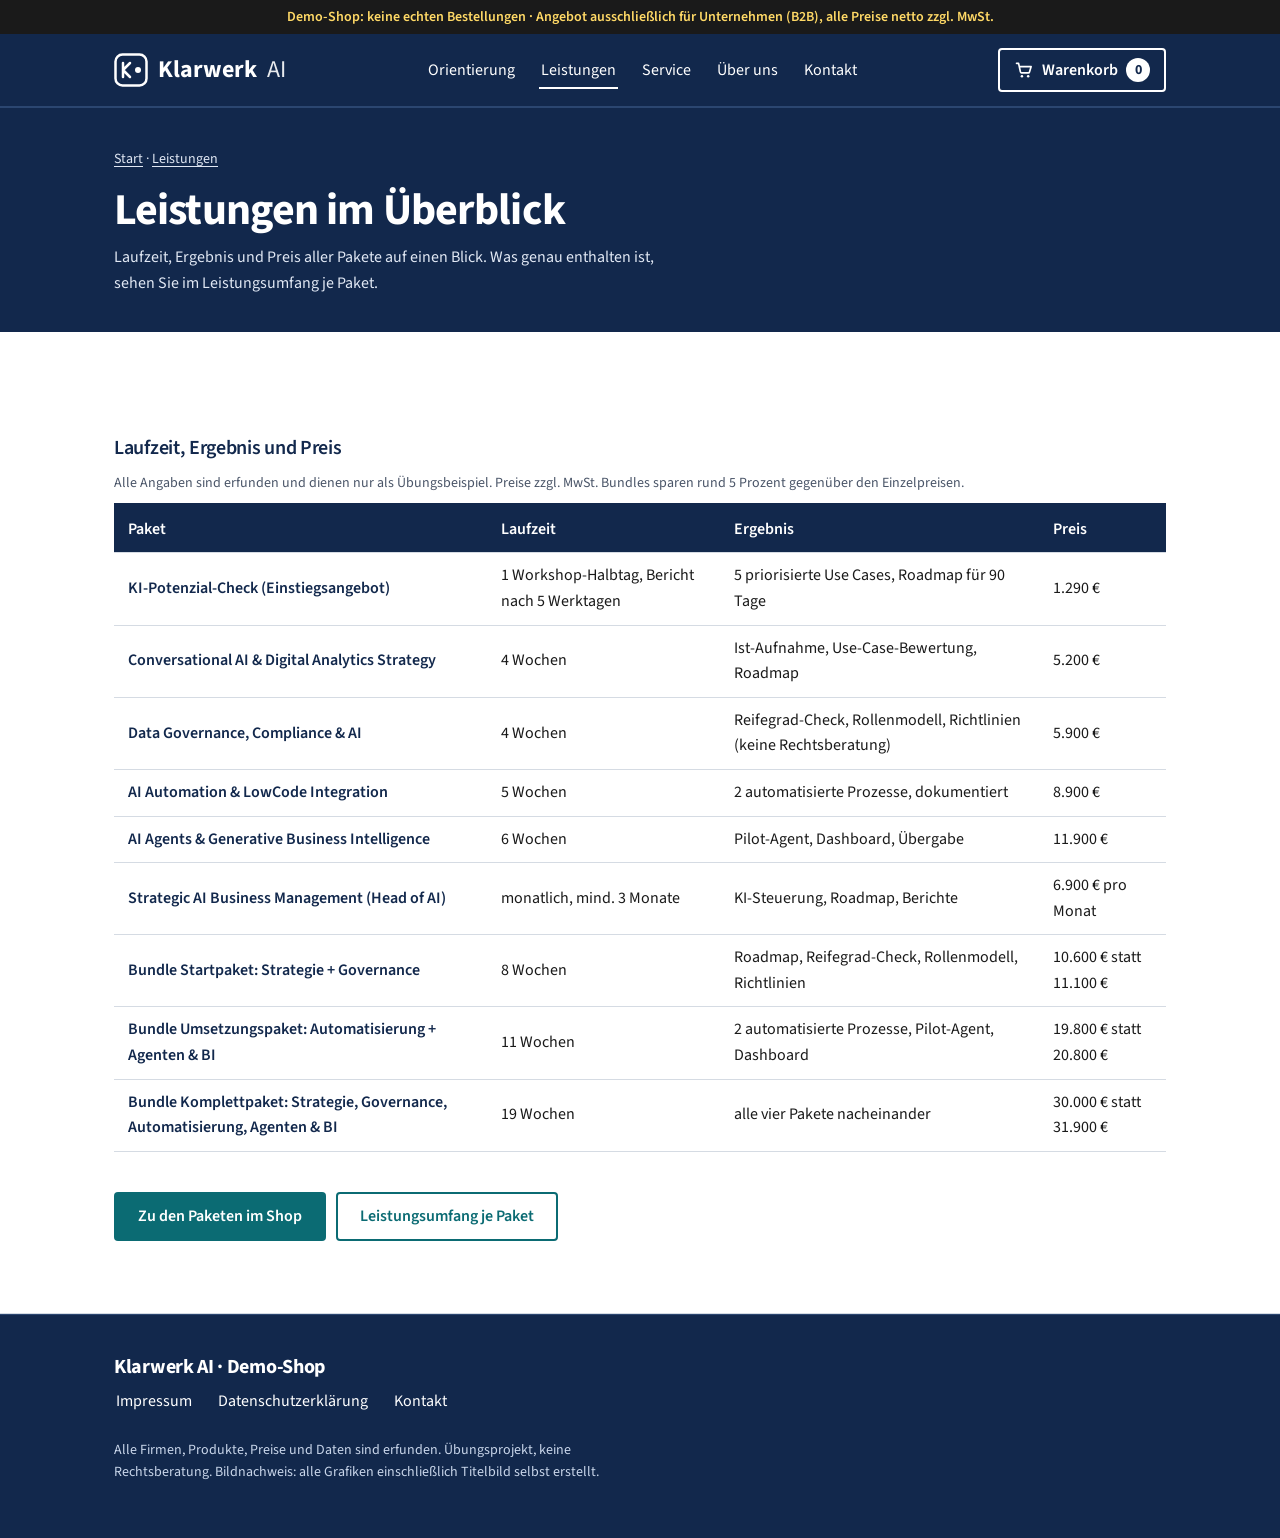
==== website/leistungen/index.html @ 89ccf391 "Klarwerk AI Demo-Shop Co-Authored-By: Claude Opus 5.5 <noreply@anthropic.com>" ====
<!DOCTYPE html>
<html lang="de">
<head>
  <meta charset="utf-8">
  <meta name="viewport" content="width=device-width, initial-scale=1">
  <title>Leistungen im Überblick – Klarwerk AI (Demo-Shop)</title>
  <meta name="description" content="Laufzeit, Ergebnis und Preis aller fünf Leistungspakete im Überblick. Alle Inhalte sind erfunden.">
  <link rel="stylesheet" href="../css/klarwerk.css">
  <link rel="icon" href="../images/favicon.svg" type="image/svg+xml">
  <script src="../js/app.js" defer></script>
</head>
<body>
  <a class="skip" href="#inhalt">Zum Inhalt springen</a>
  <div class="demo" role="note"><span class="demo-lang">Demo-Shop: keine echten Bestellungen · Angebot ausschließlich für Unternehmen (B2B), alle Preise netto zzgl. MwSt.</span><span class="demo-kurz">Demo-Shop: keine echten Bestellungen · nur B2B</span></div>
  <header class="kopf">
    <div class="wrap">
      <a class="logo" href="../index.html" aria-label="Klarwerk AI, zur Startseite">
        <svg width="34" height="34" viewBox="0 0 34 34" aria-hidden="true" focusable="false">
          <rect x="1.5" y="1.5" width="31" height="31" rx="7" fill="none" stroke="#fff" stroke-width="2.5"/>
          <path d="M9 24V10m0 7l7-7m-7 7l7 7" fill="none" stroke="#fff" stroke-width="2.5" stroke-linecap="round" stroke-linejoin="round"/>
          <circle cx="24" cy="17" r="3" fill="#fff"/>
        </svg>
        Klarwerk <span>AI</span>
      </a>
      <button class="menue-btn" type="button" aria-expanded="false" aria-controls="hauptnav" hidden>Menü</button>
      <nav id="hauptnav" aria-label="Hauptnavigation">
        <ul>
          <li><a href="../index.html#orientierung">Orientierung</a></li>
          <li><a href="../index.html#produkte" aria-current="page">Leistungen</a></li>
          <li><a href="../service/index.html">Service</a></li>
          <li><a href="../index.html#ueber-uns">Über uns</a></li>
          <li><a href="../index.html#kontakt">Kontakt</a></li>
        </ul>
      </nav>
      <a class="warenkorb" href="../warenkorb.html" id="warenkorb-link"><svg class="korb-icon" width="20" height="20" viewBox="0 0 24 24" aria-hidden="true" focusable="false"><path d="M3 4h2.5l2.2 10.2a1.5 1.5 0 0 0 1.5 1.2h7.9a1.5 1.5 0 0 0 1.5-1.1L20.5 8H6.4" fill="none" stroke="currentColor" stroke-width="2" stroke-linecap="round" stroke-linejoin="round"/><circle cx="9.5" cy="19.5" r="1.5" fill="currentColor"/><circle cx="17" cy="19.5" r="1.5" fill="currentColor"/></svg><span class="korb-text">Warenkorb</span> <span class="korb-zahl" id="anzahl">0</span></a>
    </div>
  </header>
  <main id="inhalt">
    <section class="seitenband" aria-labelledby="seitentitel">
      <div class="wrap">
        <p class="brot"><a href="../index.html">Start</a> · <a href="index.html">Leistungen</a></p>
        <h1 id="seitentitel">Leistungen im Überblick</h1>
        <p class="lead">Laufzeit, Ergebnis und Preis aller Pakete auf einen Blick. Was genau enthalten ist, sehen Sie im Leistungsumfang je Paket.</p>
      </div>
    </section>
    <section class="service">
      <div class="wrap">
        <h2 class="sub">Laufzeit, Ergebnis und Preis</h2>
        <table class="tabelle">
          <caption>Alle Angaben sind erfunden und dienen nur als Übungsbeispiel. Preise zzgl. MwSt. Bundles sparen rund 5 Prozent gegenüber den Einzelpreisen.</caption>
          <thead><tr><th scope="col">Paket</th><th scope="col">Laufzeit</th><th scope="col">Ergebnis</th><th scope="col">Preis</th></tr></thead>
          <tbody>
            <tr><th scope="row">KI-Potenzial-Check (Einstiegsangebot)</th><td>1 Workshop-Halbtag, Bericht nach 5 Werktagen</td><td>5 priorisierte Use Cases, Roadmap für 90 Tage</td><td>1.290 €</td></tr>
            <tr><th scope="row">Conversational AI &amp; Digital Analytics Strategy</th><td>4 Wochen</td><td>Ist-Aufnahme, Use-Case-Bewertung, Roadmap</td><td>5.200 €</td></tr>
            <tr><th scope="row">Data Governance, Compliance &amp; AI</th><td>4 Wochen</td><td>Reifegrad-Check, Rollenmodell, Richtlinien (keine Rechtsberatung)</td><td>5.900 €</td></tr>
            <tr><th scope="row">AI Automation &amp; LowCode Integration</th><td>5 Wochen</td><td>2 automatisierte Prozesse, dokumentiert</td><td>8.900 €</td></tr>
            <tr><th scope="row">AI Agents &amp; Generative Business Intelligence</th><td>6 Wochen</td><td>Pilot-Agent, Dashboard, Übergabe</td><td>11.900 €</td></tr>
            <tr><th scope="row">Strategic AI Business Management (Head of AI)</th><td>monatlich, mind. 3 Monate</td><td>KI-Steuerung, Roadmap, Berichte</td><td>6.900 € pro Monat</td></tr>
            <tr><th scope="row">Bundle Startpaket: Strategie + Governance</th><td>8 Wochen</td><td>Roadmap, Reifegrad-Check, Rollenmodell, Richtlinien</td><td>10.600 € statt 11.100 €</td></tr>
            <tr><th scope="row">Bundle Umsetzungspaket: Automatisierung + Agenten &amp; BI</th><td>11 Wochen</td><td>2 automatisierte Prozesse, Pilot-Agent, Dashboard</td><td>19.800 € statt 20.800 €</td></tr>
            <tr><th scope="row">Bundle Komplettpaket: Strategie, Governance, Automatisierung, Agenten &amp; BI</th><td>19 Wochen</td><td>alle vier Pakete nacheinander</td><td>30.000 € statt 31.900 €</td></tr>
          </tbody>
        </table>
        <p class="weiter"><a class="btn" href="../index.html#produkte">Zu den Paketen im Shop</a><a class="btn btn-zweit" href="paketumfang.html">Leistungsumfang je Paket</a></p>
      </div>
    </section>
  </main>
  <footer>
    <div class="wrap">
      <h2>Klarwerk AI · Demo-Shop</h2>
      <nav aria-label="Rechtliches">
        <ul>
          <li><a href="../index.html#impressum">Impressum</a></li>
          <li><a href="../index.html#datenschutz">Datenschutzerklärung</a></li>
          <li><a href="../index.html#kontakt">Kontakt</a></li>
        </ul>
      </nav>
      <p class="klein">Alle Firmen, Produkte, Preise und Daten sind erfunden. Übungsprojekt, keine Rechtsberatung. Bildnachweis: alle Grafiken einschließlich Titelbild selbst erstellt.</p>
    </div>
  </footer>
</body>
</html>
---- website/css/klarwerk.css ----
/* Schrift lokal eingebunden (Source Sans 3, SIL Open Font License): keine Verbindung zu fremden Servern */
    @font-face {
      font-family: "Source Sans 3";
      src: url("../fonts/SourceSans3.ttf") format("truetype");
      font-weight: 200 900;
      font-style: normal;
      font-display: swap;
    }

    :root {
      --marke: #12284C;      /* Hauptfarbe: Logo, Kopfbereich, Überschriften */
      --aktion: #0B6B73;     /* Akzent: nur Buttons und Links */
      --flaeche: #F4F6F8;    /* Hintergrund */
      --weiss: #FFFFFF;
      --text: #1A1A1A;       /* Fließtext */
      --text-leise: #4A5568; /* Hinweise */
      --linie: #D5DBE3;
      --hinweis: #FFD966;    /* nur Demo-Leiste */
      --teal: #6FC2C9;       /* große Ziffern und Balken auf dunklem Grund */
      --radius: 10px;
    }

    * { box-sizing: border-box; }
    html { scroll-behavior: smooth; }
    body {
      margin: 0;
      font-family: "Source Sans 3", "Segoe UI", Arial, sans-serif;
      font-size: 16px;
      line-height: 1.6;
      color: var(--text);
      background: var(--flaeche);
    }

    h1, h2, h3 { color: var(--marke); line-height: 1.2; margin: 0 0 .5em; }
    h1 { font-size: 40px; font-weight: 700; }
    h2 { font-size: 32px; font-weight: 700; }
    h3 { font-size: 24px; font-weight: 600; }
    p  { margin: 0 0 1em; max-width: 70ch; }
    .klein { font-size: 14px; color: var(--text-leise); }

    a { color: var(--aktion); text-underline-offset: 3px; }
    a:hover { text-decoration-thickness: 2px; }
    :focus-visible { outline: 3px solid var(--marke); outline-offset: 3px; }

    .skip {
      position: absolute; left: 8px; top: -60px;
      background: var(--weiss); color: var(--marke);
      padding: 8px 14px; border-radius: 6px; z-index: 10; font-weight: 600;
    }
    .skip:focus { top: 8px; }

    .wrap { max-width: 1100px; margin: 0 auto; padding: 0 24px; }
    section { padding: 64px 0; }

    /* 0 · Demo-Hinweis */
    .demo {
      background: var(--text); color: var(--hinweis);
      text-align: center; font-size: 14px; font-weight: 600; padding: 6px 12px;
    }

    /* 1 · Kopfbereich */
    header.kopf { background: var(--marke); color: var(--weiss); }
    .kopf .wrap {
      display: flex; align-items: center; justify-content: space-between;
      gap: 24px; flex-wrap: wrap; padding-top: 14px; padding-bottom: 14px;
    }
    .logo {
      display: flex; align-items: center; gap: 10px;
      color: var(--weiss); text-decoration: none; font-size: 24px; font-weight: 700;
    }
    .logo span { font-weight: 400; opacity: .9; }
    nav ul { list-style: none; display: flex; gap: 22px; margin: 0; padding: 0; flex-wrap: wrap; }
    nav a { color: var(--weiss); text-decoration: none; padding: 6px 2px; border-bottom: 2px solid transparent; }
    nav a:hover { border-bottom-color: var(--weiss); }
    nav a:focus-visible, .logo:focus-visible, .warenkorb:focus-visible { outline-color: var(--weiss); }
    .warenkorb {
      background: transparent; color: var(--weiss); font: inherit; font-weight: 600;
      border: 2px solid var(--weiss); border-radius: 999px; padding: 6px 16px; cursor: pointer;
    }
    .warenkorb:hover { background: var(--weiss); color: var(--marke); }

    /* 2 · Startbereich */
    .start { background: var(--weiss); border-bottom: 1px solid var(--linie); }
    .start .wrap { display: grid; grid-template-columns: 1.2fr 1fr; gap: 48px; align-items: center; }
    .tag {
      display: inline-block; background: #E4ECF7; color: var(--marke);
      font-size: 14px; font-weight: 600; padding: 4px 12px; border-radius: 999px; margin-bottom: 16px;
    }
    .start h1 { font-size: 48px; }
    .start p.lead { font-size: 18px; }
    .btn {
      display: inline-block; background: var(--aktion); color: var(--weiss);
      font: inherit; font-weight: 600; text-decoration: none;
      border: 0; border-radius: 8px; padding: 12px 24px; cursor: pointer;
    }
    .btn:hover { background: #09585F; }
    .btn:focus-visible { outline-color: var(--marke); }
    .start svg { width: 100%; height: auto; border-radius: 16px; display: block; }

    /* 2 · Orientierung */
    .orient { background: #E4ECF7; border-bottom: 1px solid var(--linie); }
    .orient-liste { list-style: none; margin: 24px 0 0; padding: 0; display: grid; grid-template-columns: 1fr 1fr; gap: 24px; }
    .orient-liste li { background: var(--weiss); border: 1px solid var(--linie); border-radius: var(--radius); padding: 24px; display: flex; flex-direction: column; align-items: flex-start; }
    .orient-liste h3 { margin: 0 0 8px; }
    .orient-liste p { margin: 0 0 16px; flex-grow: 1; }
    .orient-liste .schritt-tag { flex-grow: 0; font-size: 14px; font-weight: 600; color: var(--text-leise); margin-bottom: 6px; }
    .kontakt { padding: 0 0 64px; }
    .sr-nur { position: absolute; width: 1px; height: 1px; overflow: hidden; clip: rect(0 0 0 0); white-space: nowrap; }

    /* 3 · Produktbereich */
    .produkte .intro { margin-bottom: 32px; }
    .raster { display: grid; grid-template-columns: repeat(6, 1fr); gap: 24px; list-style: none; margin: 0; padding: 0; }
    .karte {
      background: var(--weiss); border: 1px solid var(--linie); border-radius: var(--radius);
      padding: 20px; display: flex; flex-direction: column;
    }
    .karte { grid-column: span 2; }
    .karte:nth-child(4) { grid-column: 2 / span 2; }
    .karte:nth-child(5) { grid-column: 4 / span 2; }
    .bild { display: block; width: 100%; height: auto; aspect-ratio: 16 / 9; object-fit: cover; border-radius: 8px; margin-bottom: 16px; }
    .kat { font-size: 14px; font-weight: 600; color: var(--text-leise); margin: 0 0 4px; }
    .karte h3 { font-size: 20px; margin-bottom: 6px; }
    .karte .info { color: var(--text); flex-grow: 1; margin-bottom: 14px; }
    .preis { font-size: 16px; font-weight: 600; color: var(--text); margin: 0; line-height: 1.2; }
    .proz { font-size: 16px; font-weight: 600; }
    .preis-hinweis { font-size: 14px; color: var(--text-leise); margin: 0 0 14px; }
    .karte .btn { width: 100%; text-align: center; }
    .meldung {
      margin-top: 24px; padding: 12px 16px; border-left: 4px solid var(--aktion);
      background: var(--weiss); border-radius: 4px; min-height: 48px;
    }

    /* 4 · Service */
    .service { background: var(--weiss); border-top: 1px solid var(--linie); border-bottom: 1px solid var(--linie); }
    .service h3.detail { font-size: 24px; margin: 0 0 8px; }
    .service h4 { font-size: 20px; font-weight: 600; color: var(--marke); line-height: 1.2; margin: 40px 0 12px; }

    .versprechen, .optionen { list-style: none; margin: 0; padding: 0; display: grid; grid-template-columns: repeat(4, 1fr); gap: 16px; }
    .versprechen li, .optionen li { background: var(--flaeche); border: 1px solid var(--linie); border-top: 4px solid var(--akzent-petrol, #0B6B73); border-radius: var(--radius); padding: 16px; }
    .versprechen strong, .optionen strong { display: block; color: var(--marke); font-size: 18px; margin-bottom: 4px; }
    .versprechen p, .optionen p { margin: 0; font-size: 16px; }
    .optionen { grid-template-columns: repeat(3, 1fr); }
    .optionen .opt-preis { margin-top: 8px; font-size: 14px; color: var(--text-leise); }
    .mitwirkung { max-width: 70ch; padding-left: 20px; margin: 0; }
    .mitwirkung li { margin-bottom: 6px; }
    .support-tabelle { max-width: 100%; }
    .support-tabelle + p { margin-top: 16px; }
    @media (max-width: 900px) {
      .service .tabelle { display: block; overflow-x: auto; }
      .versprechen, .optionen { grid-template-columns: 1fr; }
    }
    .schritte { list-style: none; counter-reset: s; margin: 0; padding: 0; display: grid; grid-template-columns: repeat(5, 1fr); gap: 16px; }
    .schritte li { counter-increment: s; background: var(--flaeche); border: 1px solid var(--linie); border-radius: var(--radius); padding: 16px; }
    .schritte li::before {
      content: counter(s); display: flex; align-items: center; justify-content: center;
      width: 32px; height: 32px; border-radius: 50%; background: var(--marke); color: var(--weiss); font-weight: 700; margin-bottom: 10px;
    }
    .schritte strong { display: block; color: var(--marke); font-size: 18px; margin-bottom: 4px; }
    .schritte p { margin: 0 0 6px; font-size: 16px; }
    .schritte .zeit { font-size: 14px; color: var(--text-leise); margin: 0; }
    .tabelle { width: 100%; border-collapse: collapse; background: var(--weiss); }
    .tabelle caption { text-align: left; font-size: 14px; color: var(--text-leise); padding-bottom: 8px; }
    .tabelle th, .tabelle td { text-align: left; padding: 10px 14px; border-bottom: 1px solid var(--linie); }
    .tabelle thead th { background: var(--marke); color: var(--weiss); font-weight: 600; }
    .tabelle tbody th { font-weight: 600; color: var(--marke); }
    details { border: 1px solid var(--linie); border-radius: var(--radius); background: var(--flaeche); margin-bottom: 10px; }
    summary { cursor: pointer; padding: 14px 18px; font-weight: 600; color: var(--marke); list-style: none; display: flex; justify-content: space-between; gap: 12px; }
    summary::-webkit-details-marker { display: none; }
    summary::after { content: "+"; font-size: 22px; line-height: 1; color: var(--aktion); }
    details[open] summary::after { content: "–"; }
    details > div { padding: 0 18px 14px; }
    details ul { margin: 0; padding-left: 20px; max-width: 70ch; }
    details p { margin-bottom: 8px; }
    .testbox { background: #E4ECF7; border: 1px solid var(--linie); border-radius: var(--radius); padding: 24px 28px; display: flex; flex-wrap: wrap; align-items: center; justify-content: space-between; gap: 20px; }
    .testbox h3 { margin: 0 0 4px; }
    .testbox p { margin: 0; }
    .kontaktbox { margin-top: 40px; background: var(--marke); color: var(--weiss); border-radius: var(--radius); padding: 28px 32px; display: flex; flex-wrap: wrap; align-items: center; justify-content: space-between; gap: 20px; }
    .kontaktbox h3 { color: var(--weiss); margin: 0 0 6px; }
    .kontaktbox p { margin: 0; color: #E1E8F4; }
    .kontaktbox .btn { background: var(--weiss); color: var(--marke); }
    .kontaktbox .btn:hover { background: #E4ECF7; }
    .kontaktbox .btn:focus-visible { outline-color: var(--weiss); }
    .btn-zweit { background: var(--weiss); color: var(--aktion); border: 2px solid var(--aktion); padding: 10px 22px; margin-left: 10px; }
    .btn-zweit:hover { background: #E4F1F2; }

    /* Über uns */
    .ueber .wrap { display: grid; grid-template-columns: 1fr 1.3fr; gap: 40px; align-items: start; }
    .team { list-style: none; margin: 0; padding: 0; display: grid; grid-template-columns: repeat(4, 1fr); gap: 14px; }
    .team li { text-align: left; }
    .portrait {
      aspect-ratio: 3 / 4; background: #E4ECF7; border-radius: 8px; margin-bottom: 10px;
      display: flex; flex-direction: column; align-items: center; justify-content: center; gap: 4px; color: var(--marke);
    }
    .portrait svg { width: 56%; height: auto; }
    .portrait small { font-size: 14px; color: var(--text-leise); }
    .team strong { display: block; color: var(--marke); font-size: 16px; line-height: 1.3; }
    .team span { font-size: 14px; color: var(--text-leise); }

    /* 5 · Fußbereich */
    footer { background: var(--marke); color: var(--weiss); padding: 40px 0; }
    footer h2 { color: var(--weiss); font-size: 20px; }
    footer a { color: var(--weiss); }
    footer .platzhalter { display: grid; grid-template-columns: 1fr 1fr; gap: 32px; margin-top: 24px; }
    footer .platzhalter div { background: rgba(255,255,255,.08); border-radius: 8px; padding: 16px 20px; }
    footer .platzhalter h3 { color: var(--weiss); font-size: 18px; }
    footer p { color: #E1E8F4; }
    footer nav ul { margin-bottom: 8px; }

    /* Handy */
    @media (max-width: 860px) {
      h1, .start h1 { font-size: 34px; }
      h2 { font-size: 28px; }
      .start .wrap, footer .platzhalter, .ueber .wrap { grid-template-columns: 1fr; }
      .schritte, .orient-liste { grid-template-columns: 1fr; }
      .btn-zweit { margin-left: 0; margin-top: 10px; }
      .start .btn { margin-right: 10px; }
      .start .btn-zweit { margin-right: 0; }
      .kopf .wrap { gap: 12px 20px; }
      nav ul { gap: 16px; }
      .raster { grid-template-columns: 1fr; }
      .karte, .karte:nth-child(n+4) { grid-column: auto; }
      section { padding: 44px 0; }
    }
    @media (min-width: 561px) and (max-width: 860px) {
      .kopf .wrap .logo { order: 1; }
      .kopf .wrap .warenkorb { order: 2; margin-left: auto; }
      .kopf .wrap nav { order: 3; flex-basis: 100%; }
    }
    @media (min-width: 861px) and (max-width: 1000px) {
      .raster { grid-template-columns: repeat(2, 1fr); }
      .karte, .karte:nth-child(n+4) { grid-column: auto; }
    }
    @media (max-width: 520px) { .team { grid-template-columns: repeat(2, 1fr); } }
    @media (prefers-reduced-motion: reduce) { html { scroll-behavior: auto; } }

    /* Unterseiten */
    .service .sub { font-size: 20px; font-weight: 600; color: var(--marke); line-height: 1.2; margin: 40px 0 12px; }
    .brot { font-size: 14px; margin: 0 0 16px; }
    .seitenkopf h1 { margin-bottom: 8px; }
    .weiter { margin-top: 40px; }
    nav a[aria-current="page"] { border-bottom-color: var(--weiss); }
    .seitenkopf .lead, .service .lead { font-size: 18px; }

    /* ===== Stil C: kontrastreich und kompakt (nur Optik, Inhalte unverändert) ===== */
    :root { --radius: 4px; --dunkel-linie: #2B4670; --hell-auf-dunkel: #E1E8F4; }
    section { padding: 56px 0; }

    /* Überschriften: markant */
    h1 { font-size: 44px; font-weight: 700; letter-spacing: -0.02em; line-height: 1.1; }
    h2 { font-size: 36px; font-weight: 700; letter-spacing: -0.015em; }
    h3 { letter-spacing: -0.005em; }
    .produkte h2::before, .orient h2::before, .ueber h2::before, .service h2:not(.sub)::before {
      content: ""; display: block; width: 56px; height: 4px; background: var(--marke); margin-bottom: 14px;
    }

    /* Kopf: dunkel, mit feiner Linie */
    header.kopf { border-bottom: 1px solid var(--dunkel-linie); }
    .warenkorb { border-radius: var(--radius); }
    .skip { border-radius: var(--radius); }

    /* Start: dunkle Fläche, große Aussage */
    .start { background: var(--marke); border-bottom: 0; padding: 72px 0; }
    .start h1 { color: var(--weiss); font-size: 56px; line-height: 1.05; }
    .start p.lead { color: var(--hell-auf-dunkel); font-size: 20px; }
    .tag { background: rgba(255,255,255,.12); color: var(--weiss); border-radius: var(--radius); }
    .start .btn { background: var(--weiss); color: var(--marke); }
    .start .btn:hover { background: #E4ECF7; }
    .start .btn-zweit { background: transparent; color: var(--weiss); border-color: var(--weiss); }
    .start .btn-zweit:hover { background: var(--weiss); color: var(--marke); }
    .start :focus-visible, .seitenband :focus-visible, .kontaktbox :focus-visible { outline-color: var(--weiss); }
    .start svg { border-radius: var(--radius); border: 1px solid var(--dunkel-linie); }

    /* Seitenband der Unterseiten */
    section.seitenband { background: var(--marke); color: var(--weiss); padding: 40px 0 36px; border-top: 1px solid var(--dunkel-linie); }
    .seitenband h1 { color: var(--weiss); margin-bottom: 10px; }
    .seitenband .brot, .seitenband .brot a { color: var(--hell-auf-dunkel); }
    .seitenband .lead { color: var(--hell-auf-dunkel); margin: 0; }
    .seitenband + .service { border-top: 0; }

    /* Buttons: eckig */
    .btn { border-radius: var(--radius); }
    .btn-zweit { background: var(--weiss); }

    /* Karten und Flächen: Kanten statt Rundungen */
    .orient-liste li, .karte, .schritte li, .versprechen li, .optionen li, .testbox, .kontaktbox, details, .meldung {
      border-radius: var(--radius);
    }
    .orient-liste li, .karte { border-top: 4px solid var(--marke); }
    .bild { border-radius: 2px; }
    .karte h3 { font-size: 21px; }
    .karte .btn { background: var(--marke); }
    .karte .btn:hover { background: #1B3A6B; }
    .raster { gap: 20px; }

    /* Service: Ziffern groß, Linien klar */
    .versprechen li, .optionen li { border-top-color: var(--marke); }
    .schritte li { border-top: 4px solid var(--marke); }
    .schritte li::before {
      width: auto; height: auto; border-radius: 0; background: none;
      justify-content: flex-start; font-size: 40px; line-height: 1; color: var(--aktion); margin-bottom: 8px;
    }
    .tabelle { border-top: 4px solid var(--marke); }
    .tabelle thead th { background: var(--marke); }
    details { background: var(--weiss); border-left: 4px solid var(--marke); }
    .service .sub { margin-top: 48px; }

    /* Teamfotos */
    .portrait { border-radius: 2px; }

    /* Kontaktbox und Fuß */
    .kontaktbox { padding: 32px 36px; }
    .kontaktbox h3 { font-size: 28px; }
    footer .platzhalter div { border-radius: var(--radius); }
    footer { border-top: 1px solid var(--dunkel-linie); }

    @media (max-width: 860px) {
      h1, .start h1 { font-size: 36px; }
      h2 { font-size: 30px; }
      .start { padding: 48px 0; }
      .kontaktbox h3 { font-size: 24px; }
    }

    /* Produktkarten: alle fünf in einer Reihe, gleiche Breite und Höhe (ab 1101 px Breite) */
    @media (min-width: 1101px) {
      .produkte .wrap { max-width: 1360px; }
      .raster { grid-template-columns: repeat(5, minmax(0, 1fr)); gap: 16px; align-items: stretch; }
      .karte, .karte:nth-child(4), .karte:nth-child(5) { grid-column: auto; padding: 16px; }
      .karte h3 { font-size: 19px; min-height: calc(3 * 1.2em); margin-bottom: 8px; }
      .karte .info { font-size: 15px; line-height: 1.5; }
      .karte .bild { margin-bottom: 12px; }
    }

    /* Startbild (Foto) */
    .start img { width: 100%; height: auto; display: block; border-radius: var(--radius); border: 1px solid var(--dunkel-linie); aspect-ratio: 4 / 3; object-fit: cover; }

    /* 7 · Bundles (25.11.2026) */
    .bundles { display: grid; grid-template-columns: repeat(3, minmax(0, 1fr)); gap: 20px; list-style: none; margin: 16px 0 32px; padding: 0; align-items: stretch; }
    .bundles .karte, .bundles .karte:nth-child(n) { grid-column: auto; padding: 20px; }
    .bundles .karte h3 { min-height: 0; }
    .bundles .karte .info { font-size: 16px; }
    @media (max-width: 900px) { .bundles { grid-template-columns: 1fr; } }

    /* ===== 8 · Handy-Menü (Schaltfläche „Menü“) =====
       Nur bis 860 px (vorhandener Umbruch der Navigation) und nur mit JavaScript.
       Ohne JavaScript bleibt die Schaltfläche versteckt (hidden) und die Navigation sichtbar.
       Im HTML steht die Schaltfläche direkt vor der Navigation, damit Tab nach dem Öffnen in die Menü-Links führt.
       Die sichtbare Reihenfolge (Logo, Warenkorb, Menü, Navigation) regelt order. */
    .menue-btn {
      background: transparent; color: var(--weiss); font: inherit; font-weight: 600;
      border: 2px solid var(--weiss); border-radius: var(--radius);
      min-width: 44px; min-height: 44px; padding: 6px 16px; cursor: pointer;
    }
    .menue-btn:hover, .menue-btn[aria-expanded="true"] { background: var(--weiss); color: var(--marke); }
    .menue-btn:focus-visible { outline-color: var(--weiss); }
    .menue-btn[hidden] { display: none; }
    @media (min-width: 861px) {
      .menue-btn { display: none; }
    }
    @media (max-width: 860px) {
      .kopf.menue-js .wrap .logo { order: 1; }
      .kopf.menue-js .wrap .warenkorb { order: 2; margin-left: auto; }
      .kopf.menue-js .wrap .menue-btn { order: 3; margin-left: auto; }
      .kopf.menue-js .wrap:has(.warenkorb) .menue-btn { margin-left: 0; }
      .kopf.menue-js .wrap nav { order: 4; flex-basis: 100%; display: none; }
      .kopf.menue-js.offen .wrap nav { display: block; }
      .kopf.menue-js nav ul { flex-direction: column; gap: 0; padding: 4px 0 6px; }
      .kopf.menue-js nav a { display: inline-flex; align-items: center; min-height: 44px; }
    }
    /* ===== 9 · Seite Reifegrad-Test (orientierung/reifegrad-test.html, body.seite-reifegrad) =====
       Ehemals <style> in der Seite. Alle Regeln gelten nur mit .seite-reifegrad davor.
       Zurückgesetzt werden gemeinsame Regeln, die sonst neu wirken würden (section-Abstand, Laufweite, Hover, Fußbereich). */
    .seite-reifegrad * { min-width: 0; }
    .seite-reifegrad h1 { font-size: 40px; }
    .seite-reifegrad h2 { font-size: 24px; letter-spacing: normal; margin-bottom: 4px; }
    .seite-reifegrad h3 { letter-spacing: normal; }
    .seite-reifegrad a:hover { text-decoration-thickness: auto; }

    .seite-reifegrad main { padding: 48px 0 64px; }
    .seite-reifegrad .test { display: grid; grid-template-columns: minmax(0, 1.35fr) minmax(0, 1fr); gap: 48px; align-items: start; }
    .seite-reifegrad .test > section { padding: 0; }
    .seite-reifegrad .dim { border-top: 2px solid var(--marke); padding-top: 16px; margin-top: 32px; }
    .seite-reifegrad .dim > p { color: var(--text-leise); margin: 0 0 8px; }
    .seite-reifegrad .q { padding: 16px 0; border-bottom: 1px solid var(--linie); }
    .seite-reifegrad .q h3 { font-size: 18px; font-weight: 600; margin: 0 0 10px; }
    .seite-reifegrad .opts { display: grid; grid-template-columns: repeat(4, minmax(0, 1fr)); gap: 8px; }
    .seite-reifegrad .opts label { display: flex; align-items: center; min-height: 52px; padding: 8px 12px; border: 1px solid var(--linie); border-radius: 4px; background: var(--weiss); cursor: pointer; font-size: 15px; line-height: 1.3; }
    .seite-reifegrad .opts label:hover { border-color: var(--marke); }
    .seite-reifegrad .opts input { position: absolute; opacity: 0; pointer-events: none; }
    .seite-reifegrad .opts input:checked + label { background: var(--marke); color: var(--weiss); border-color: var(--marke); }
    .seite-reifegrad .opts input:focus-visible + label { outline: 3px solid var(--aktion); outline-offset: 2px; }
    .seite-reifegrad .note { font-size: 14px; color: var(--text-leise); margin-top: 28px; }

    .seite-reifegrad .panel { position: sticky; top: 88px; background: var(--marke); color: var(--weiss); border-radius: 4px; padding: 28px; }
    .seite-reifegrad .gauge { display: grid; grid-template-columns: auto minmax(0, 1fr); gap: 20px; align-items: center; }
    .seite-reifegrad .ring { width: 132px; height: 132px; }
    .seite-reifegrad .num { font-size: 52px; font-weight: 700; line-height: 1; }
    .seite-reifegrad .lvl { font-size: 20px; font-weight: 700; margin-top: 6px; }
    .seite-reifegrad .small { font-size: 14px; opacity: .85; }
    .seite-reifegrad .bars { margin: 24px 0 8px; display: grid; gap: 10px; }
    .seite-reifegrad .bar { display: grid; grid-template-columns: 7em minmax(0, 1fr) 3em; gap: 10px; align-items: center; font-size: 15px; }
    .seite-reifegrad .track { height: 10px; border-radius: 4px; background: rgba(255,255,255,.2); overflow: hidden; }
    .seite-reifegrad .fill { height: 100%; background: var(--teal); width: 0; transition: width .5s ease; }
    .seite-reifegrad .bar b { text-align: right; font-variant-numeric: tabular-nums; }
    .seite-reifegrad .rec { border-top: 1px solid rgba(255,255,255,.4); margin-top: 18px; padding-top: 16px; }
    .seite-reifegrad .rec p { margin: 6px 0 0; }
    .seite-reifegrad .rec a { color: var(--weiss); }
    .seite-reifegrad .btns { display: flex; flex-wrap: wrap; gap: 10px; margin-top: 18px; }
    /* Knöpfe nur im Ergebnisfeld (sonst würden Warenkorb und Menü mit umgestaltet) */
    .seite-reifegrad .panel button, .seite-reifegrad .panel .btn { font: 600 16px "Source Sans 3", Arial, sans-serif; min-height: 44px; padding: 0 18px; border-radius: 4px; border: 2px solid var(--weiss); background: transparent; color: var(--weiss); cursor: pointer; display: inline-flex; align-items: center; text-decoration: none; }
    /* gemeinsames .btn:hover (Petrol) hier aufheben: sonst schlechter Kontrast auf dem weißen Knopf */
    .seite-reifegrad .panel .btn:hover { background: transparent; }
    .seite-reifegrad .panel button.main, .seite-reifegrad .panel .btn.main, .seite-reifegrad .panel .btn.main:hover { background: var(--weiss); color: var(--marke); }
    .seite-reifegrad .panel button:focus-visible, .seite-reifegrad .panel .btn:focus-visible { outline-color: var(--weiss); }
    .seite-reifegrad #arc { transition: stroke-dashoffset .5s ease; }
    .seite-reifegrad #sendmsg { margin: 12px 0 0; }

    .seite-reifegrad footer { padding: 32px 0; border-top: 0; }
    .seite-reifegrad footer p { color: #E1E8F4; margin: 12px 0 0; font-size: 14px; }
    .seite-reifegrad footer nav ul { margin: 0; gap: 22px; } /* gap: sonst greift bis 860 px die gemeinsame Regel nav ul { gap: 16px } */

    @media (max-width: 900px) {
      .seite-reifegrad .test { grid-template-columns: 1fr; gap: 24px; }
      .seite-reifegrad .panel { position: relative; top: 0; order: -1; }
      .seite-reifegrad h1 { font-size: 32px; }
    }
    @media (max-width: 600px) {
      .seite-reifegrad .opts { grid-template-columns: repeat(2, minmax(0, 1fr)); }
      .seite-reifegrad .ring { width: 104px; height: 104px; }
      .seite-reifegrad .bar { grid-template-columns: 6em minmax(0, 1fr) 2.8em; }
    }
    @media (prefers-reduced-motion: reduce) {
      .seite-reifegrad .fill, .seite-reifegrad .ring circle { transition: none !important; }
    }

    /* ===== 10 · Seite Potenzial-Check (orientierung/potenzial-check.html, body.seite-potenzial) =====
       Ehemals <style> in der Seite. Alle Regeln gelten nur mit .seite-potenzial davor.
       Listen- und Label-Regeln sind auf das Angebot (.doc) bzw. diese Seite begrenzt, damit Navigation und andere Seiten unverändert bleiben. */
    .seite-potenzial * { min-width: 0; }
    .seite-potenzial h1 { font-size: 40px; }
    .seite-potenzial h2 { font-size: 28px; letter-spacing: normal; margin-top: 40px; }
    .seite-potenzial h3 { font-size: 18px; font-weight: 600; letter-spacing: normal; margin-top: 24px; }
    .seite-potenzial .doc ul, .seite-potenzial .doc ol { max-width: 70ch; padding-left: 22px; margin: 0 0 1em; }
    .seite-potenzial .doc li, .seite-potenzial footer li { margin-bottom: 4px; }
    .seite-potenzial a:hover { text-decoration-thickness: auto; }

    .seite-potenzial main { padding: 40px 0 64px; }
    .seite-potenzial .doc { background: var(--weiss); border: 1px solid var(--linie); border-radius: var(--radius); padding: 40px 48px; }
    .seite-potenzial .doc h1 { margin-bottom: 8px; }
    .seite-potenzial .meta { color: var(--text-leise); margin-bottom: 24px; }
    .seite-potenzial .fakten { background: var(--flaeche); border-left: 4px solid var(--aktion); padding: 12px 18px; border-radius: 4px; max-width: none; }

    .seite-potenzial table.tab { border-collapse: collapse; margin: 0 0 1em; width: 100%; max-width: 760px; }
    @media (max-width: 480px) { .seite-potenzial table.tab { display: block; overflow-x: auto; } .seite-potenzial .tab th, .seite-potenzial .tab td { padding: 8px 10px; } }
    .seite-potenzial .tab th, .seite-potenzial .tab td { text-align: left; padding: 9px 14px; border: 1px solid var(--linie); vertical-align: top; }
    .seite-potenzial .tab thead th { background: var(--marke); color: var(--weiss); font-weight: 600; }
    .seite-potenzial .tab tbody th { font-weight: 600; color: var(--marke); background: var(--flaeche); width: 30%; }
    .seite-potenzial .tab .r { text-align: right; white-space: nowrap; }

    /* Formular */
    .seite-potenzial .annahme { border-top: 3px solid var(--marke); margin-top: 48px; padding: 8px 0 0; }
    .seite-potenzial .zwei { display: grid; grid-template-columns: 1fr 1.4fr; gap: 32px; align-items: start; }
    .seite-potenzial fieldset { border: 1px solid var(--linie); border-radius: var(--radius); padding: 18px 20px 8px; margin: 0 0 20px; }
    .seite-potenzial legend { font-weight: 700; color: var(--marke); padding: 0 8px; }
    .seite-potenzial .feld { margin-bottom: 14px; }
    .seite-potenzial label, .seite-potenzial .lbl { display: block; font-weight: 600; margin-bottom: 4px; }
    .seite-potenzial .pflicht { color: #9B1C1C; }
    .seite-potenzial input[type=text], .seite-potenzial input[type=email], .seite-potenzial input[type=tel], .seite-potenzial input[type=date], .seite-potenzial textarea, .seite-potenzial select {
      width: 100%; font: inherit; color: var(--text); background: var(--weiss);
      border: 1px solid #6B7685; border-radius: 4px; padding: 9px 12px;
    }
    .seite-potenzial textarea { min-height: 80px; resize: vertical; }
    .seite-potenzial input:focus-visible, .seite-potenzial textarea:focus-visible, .seite-potenzial select:focus-visible { outline: 3px solid var(--aktion); outline-offset: 1px; }
    .seite-potenzial .opt { display: flex; gap: 10px; align-items: flex-start; font-weight: 400; margin-bottom: 8px; }
    .seite-potenzial .opt input { margin-top: 5px; width: 18px; height: 18px; accent-color: var(--aktion); flex: none; }
    .seite-potenzial .zeile { display: grid; grid-template-columns: 1fr 1fr; gap: 14px; }
    .seite-potenzial .anbieter { background: var(--flaeche); border: 1px solid var(--linie); border-radius: var(--radius); padding: 18px 20px; }
    .seite-potenzial .anbieter p { margin-bottom: 8px; }

    .seite-potenzial .sig-wrap { border: 2px dashed #6B7685; border-radius: 4px; background: var(--weiss); position: relative; }
    .seite-potenzial canvas#sig { display: block; width: 100%; height: 160px; touch-action: none; cursor: crosshair; }
    .seite-potenzial .sig-hint { position: absolute; left: 12px; top: 8px; font-size: 14px; color: var(--text-leise); pointer-events: none; }
    .seite-potenzial .sig-wrap.fertig .sig-hint { display: none; }
    .seite-potenzial .sig-linie { position: absolute; left: 12px; right: 12px; bottom: 34px; border-bottom: 1px solid var(--linie); pointer-events: none; }

    .seite-potenzial .aktionen { display: flex; flex-wrap: wrap; gap: 12px; margin-top: 8px; }
    .seite-potenzial .btn { display: inline-flex; align-items: center; font: 600 16px "Source Sans 3", Arial, sans-serif; min-height: 46px; padding: 0 22px; border-radius: 4px; border: 2px solid var(--aktion); background: var(--aktion); color: var(--weiss); cursor: pointer; text-decoration: none; }
    .seite-potenzial .btn:hover { background: #09585F; border-color: #09585F; }
    .seite-potenzial .btn.zweit { background: var(--weiss); color: var(--aktion); }
    .seite-potenzial .btn.zweit:hover { background: #E4F1F2; }
    .seite-potenzial .btn.klein-btn { min-height: 36px; padding: 0 14px; font-size: 15px; margin-top: 8px; }
    /* mit .seite-potenzial davor, weil die Startseite ebenfalls ein Element mit id="meldung" hat */
    .seite-potenzial #meldung { margin-top: 16px; padding: 12px 16px; border-left: 4px solid var(--aktion); background: var(--flaeche); border-radius: 4px; min-height: 48px; }
    .seite-potenzial #meldung.fehler { border-left-color: #9B1C1C; }

    .seite-potenzial footer { padding: 32px 0; border-top: 0; }
    .seite-potenzial footer p { color: #E1E8F4; margin: 12px 0 0; font-size: 14px; }
    .seite-potenzial footer nav ul { margin: 0; gap: 22px; } /* gap: sonst greift bis 860 px die gemeinsame Regel nav ul { gap: 16px } */

    .seite-potenzial .nur-druck { display: none; }

    /* Ehemalige style-Angaben dieser Seite (höhere Gewichtung, damit sie auch die Druckregeln schlagen) */
    .seite-potenzial h2.kein-abstand-oben { margin-top: 0; }
    .seite-potenzial #annahme-titel { margin-top: 16px; }
    .seite-potenzial .anbieter h3 { margin-top: 0; }
    .seite-potenzial #sig-d { margin: 6px 0 0; }

    @media (max-width: 860px) {
      .seite-potenzial .doc { padding: 24px 20px; }
      .seite-potenzial h1 { font-size: 32px; } .seite-potenzial h2 { font-size: 24px; }
      .seite-potenzial .zwei, .seite-potenzial .zeile { grid-template-columns: 1fr; }
    }
    /* Druckansicht (nur diese Seite; Seitenränder über die benannte Druckseite „angebot“, damit andere Seiten nicht betroffen sind) */
    .seite-potenzial { page: angebot; }
    @page angebot { margin: 16mm; }
    @media print {
      body.seite-potenzial { background: #fff; font-size: 11pt; }
      .seite-potenzial .demo, .seite-potenzial header.kopf, .seite-potenzial footer, .seite-potenzial .skip, .seite-potenzial .aktionen, .seite-potenzial #meldung, .seite-potenzial .btn, .seite-potenzial .sig-hint, .seite-potenzial .nicht-druck { display: none !important; }
      .seite-potenzial .nur-druck { display: block; }
      .seite-potenzial main { padding: 0; } .seite-potenzial .wrap { max-width: none; padding: 0; }
      .seite-potenzial .doc { border: 0; padding: 0; }
      .seite-potenzial h2 { page-break-after: avoid; } .seite-potenzial .tab, .seite-potenzial fieldset, .seite-potenzial .anbieter { page-break-inside: avoid; }
      .seite-potenzial .annahme { page-break-before: always; }
      .seite-potenzial input, .seite-potenzial textarea, .seite-potenzial select { border: 0; border-bottom: 1px solid #000; border-radius: 0; padding: 2px 0; }
      .seite-potenzial .sig-wrap { border: 1px solid #000; }
      .seite-potenzial .zwei { grid-template-columns: 1fr 1.6fr; gap: 16px; }
      .seite-potenzial .zeile { grid-template-columns: 1fr 1fr; }
      .seite-potenzial fieldset { border: 1px solid #999; padding: 10px 12px 2px; margin-bottom: 10px; }
      .seite-potenzial .feld { margin-bottom: 8px; }
      .seite-potenzial canvas#sig { display: none; }
      .seite-potenzial #sigimg { display: block; width: 100%; height: 110px; object-fit: contain; object-position: left; }
      .seite-potenzial #sigimg[src=""], .seite-potenzial #sigimg:not([src]) { visibility: hidden; }
      .seite-potenzial .sig-wrap { min-height: 110px; }
      body.seite-potenzial { font-size: 10pt; } .seite-potenzial label, .seite-potenzial .lbl { font-size: 10pt; margin-bottom: 2px; } .seite-potenzial textarea { min-height: 40px; } .seite-potenzial .feld { margin-bottom: 5px; } .seite-potenzial .opt { margin-bottom: 4px; }
      .seite-potenzial h1 { font-size: 26pt; } .seite-potenzial h2 { font-size: 16pt; margin-top: 18px; }
    }

    /* ===== 11 · Ehemalige style-Angaben (übrige Seiten) ===== */
    /* Bildnachweis-Zeile im Fußbereich (5 Seiten); schlägt .klein und footer p */
    footer .klein { color: #C9D6EA; margin-top: 24px; }
    /* Kontaktbox der Startseite ohne Abstand oben */
    .kontakt .kontaktbox { margin-top: 0; }

    /* ===== 11 · Design-Feinschliff (25.11.2026) ===== */

    /* Punkt 8 · Kopf läuft beim Scrollen mit; Sprungziele landen nicht unter dem Kopf */
    header.kopf { position: sticky; top: 0; z-index: 30; }
    [id] { scroll-margin-top: 88px; }
    @media print { header.kopf { position: static; } }

    /* Punkt 2 · Warenkorb im Kopf aller Seiten: Symbol, Wort, Zahl im Kreis */
    .warenkorb { display: inline-flex; align-items: center; gap: 8px; min-height: 44px; padding: 6px 14px; }
    .korb-icon { flex: none; }
    .korb-zahl {
      display: inline-grid; place-items: center; min-width: 24px; height: 24px; padding: 0 6px;
      border-radius: 12px; background: var(--weiss); color: var(--marke); font-size: 14px; font-weight: 700; line-height: 1;
    }
    .warenkorb:hover .korb-zahl { background: var(--marke); color: var(--weiss); }

    /* Punkt 1 · Kurze Rückmeldung unten am Bildschirm (leer = unsichtbar) */
    .toast {
      position: fixed; left: 50%; bottom: 24px; transform: translateX(-50%); z-index: 50;
      width: max-content; max-width: calc(100% - 32px);
      background: var(--marke); color: var(--weiss); border-left: 4px solid var(--teal); border-radius: var(--radius);
      box-shadow: 0 8px 24px rgba(18, 40, 76, .25); font-weight: 600;
    }
    .toast:not(:empty) { padding: 14px 18px; }
    .toast:empty { box-shadow: none; border: 0; }

    /* Punkt 4 · Preise groß, Hinweise klein */
    .preis { font-size: 24px; font-weight: 700; color: var(--marke); line-height: 1.15; }
    .preis .proz { font-size: 16px; font-weight: 600; }

    /* Punkt 5 · Bundles als eigener Abschnitt mit Abstand und sichtbarer Ersparnis */
    .bundles-kopf { margin-top: 72px; }
    .bundles-titel { font-size: 28px; font-weight: 700; letter-spacing: -0.01em; margin-bottom: 10px; }
    .bundles-titel::before { content: ""; display: block; width: 56px; height: 4px; background: var(--marke); margin-bottom: 14px; }
    .ersparnis {
      align-self: flex-start; background: var(--aktion); color: var(--weiss);
      font-size: 14px; font-weight: 700; padding: 3px 10px; border-radius: var(--radius); margin: 0 0 8px;
    }

    /* Punkt 6 · Einleitung, Bundle-Kopf und Links im Produktbereich auf derselben linken Kante wie alle Bereiche */
    @media (min-width: 1101px) {
      .produkte .intro, .produkte .bundles-kopf, .produkte .weiter { max-width: 1052px; margin-left: auto; margin-right: auto; }
    }

    /* Punkt 9 · Leistungsumfang: Hinweis auf die Bundles */
    .hinweis-bundles { margin-top: 24px; padding: 12px 16px; background: var(--weiss); border-left: 4px solid var(--aktion); border-radius: var(--radius); }

    /* Punkt 10 · Team: Initialen statt Platzhalterfoto */
    .portrait.initialen {
      aspect-ratio: 1; width: min(100%, 112px); border-radius: 50%;
      background: var(--marke); color: var(--weiss); font-size: 32px; font-weight: 700; letter-spacing: .02em;
    }

    /* Punkt 13 · Offenes Handy-Menü als Liste mit Trennlinien und großen Tippflächen */
    @media (max-width: 860px) {
      .kopf.menue-js nav li + li { border-top: 1px solid var(--dunkel-linie); }
      .kopf.menue-js nav a { display: flex; width: 100%; min-height: 48px; border-bottom: 0; }
      .kopf.menue-js nav a[aria-current="page"] { font-weight: 700; text-decoration: underline; text-underline-offset: 6px; }
    }

    /* Punkt 3 · Handy: Demo-Leiste kurz, Kopf in einer Zeile (Logo, Warenkorb-Symbol, Menü) */
    .demo-kurz { display: none; }
    @media (max-width: 560px) {
      .demo-lang { display: none; }
      .demo-kurz { display: inline; }
      .kopf .wrap { padding-left: 16px; padding-right: 16px; gap: 8px; padding-top: 12px; padding-bottom: 12px; }
      .kopf .logo { font-size: 20px; gap: 8px; }
      .kopf .logo svg { width: 28px; height: 28px; }
      .korb-text { position: absolute; width: 1px; height: 1px; overflow: hidden; clip: rect(0 0 0 0); white-space: nowrap; }
      .warenkorb { padding: 6px 10px; gap: 6px; }
      .menue-btn { padding: 6px 12px; }
    }
    /* Sehr schmale Handys (bis 360 px): etwas enger, damit alles in eine Zeile passt */
    @media (max-width: 360px) {
      .kopf .logo { font-size: 19px; gap: 6px; }
      .warenkorb { padding: 6px 8px; }
      .menue-btn { padding: 6px 10px; }
    }

    /* Punkt 11 · Handy: Bilder flacher, Seite kürzer */
    @media (max-width: 560px) {
      .karte .bild { aspect-ratio: 2 / 1; }
      .start img { aspect-ratio: 16 / 9; }
    }

    @media (prefers-reduced-motion: reduce) { .toast { transition: none; } }

    /* ===== 12 · Produktseiten (produkte/*.html, body.seite-produkt) und Links darauf (26.11.2026) ===== */
    /* Kopf des Produkts: Bild links, Angaben und Warenkorb rechts; bis 860 px untereinander */
    .seite-produkt .produkt { background: var(--weiss); border-bottom: 1px solid var(--linie); }
    .seite-produkt .produkt-kopf { display: grid; grid-template-columns: minmax(0, 1.1fr) minmax(0, 1fr); gap: 40px; align-items: start; }
    .seite-produkt .produkt-kopf .bild { margin: 0; border: 1px solid var(--linie); }
    .seite-produkt .laufzeit { margin-bottom: 20px; }
    .seite-produkt .laufzeit strong { color: var(--marke); }
    .seite-produkt .preis { margin: 0; }
    .seite-produkt .preis-hinweis { margin-bottom: 20px; }
    /* Drei Abschnitte Enthalten, Sie erhalten, Ihre Mitwirkung: h2 mit kurzem Balken */
    .seite-produkt .produkt-umfang { display: grid; grid-template-columns: repeat(3, minmax(0, 1fr)); gap: 32px; margin-top: 56px; padding-top: 40px; border-top: 1px solid var(--linie); }
    .seite-produkt .produkt-umfang h2 { font-size: 24px; margin-bottom: 12px; }
    .seite-produkt .produkt-umfang h2::before { content: ""; display: block; width: 56px; height: 4px; background: var(--marke); margin-bottom: 12px; }
    .seite-produkt .produkt-umfang ul { margin: 0; padding-left: 20px; }
    .seite-produkt .produkt-umfang li { margin-bottom: 6px; }
    .seite-produkt .weiter .btn-zweit { margin-left: 0; }
    @media (max-width: 860px) {
      .seite-produkt .produkt-kopf, .seite-produkt .produkt-umfang { grid-template-columns: 1fr; gap: 24px; }
      .seite-produkt .produkt-umfang { margin-top: 40px; padding-top: 32px; }
      .seite-produkt .produkt-kopf .bild { aspect-ratio: 2 / 1; }
      .seite-produkt .weiter .btn-zweit { margin-top: 0; }
    }

    /* Startseite: Produktname als Link (bleibt Überschrift in Nachtblau, Unterstreichung zeigt den Link) */
    .karte h3 a { color: var(--marke); text-decoration: underline; text-decoration-thickness: 1px; }
    .karte h3 a:hover, .karte h3 a:focus-visible { color: var(--aktion); text-decoration-thickness: 2px; }
    .karte .bild-link { display: block; }

    /* Leistungsumfang: Kurzübersicht je Paket mit Link zur Produktseite */
    .paket-uebersicht { list-style: none; margin: 24px 0 0; padding: 0; display: grid; grid-template-columns: repeat(3, minmax(0, 1fr)); gap: 16px; }
    .paket-uebersicht li { background: var(--flaeche); border: 1px solid var(--linie); border-top: 4px solid var(--marke); border-radius: var(--radius); padding: 16px; display: flex; flex-direction: column; }
    .paket-uebersicht h2 { font-size: 20px; margin: 0 0 8px; }
    .service .paket-uebersicht h2::before { content: none; } /* der 4-px-Balken der Karte ersetzt hier den Balken über der h2 */
    .paket-uebersicht .laufzeit { margin: 0 0 4px; color: var(--text-leise); flex-grow: 1; }
    .paket-uebersicht .preis { margin: 0; }
    .paket-uebersicht .preis-hinweis { margin: 0 0 12px; }
    .paket-uebersicht a { font-weight: 600; align-self: flex-start; padding: 2px 0; }
    @media (max-width: 900px) { .paket-uebersicht { grid-template-columns: 1fr; } }

    /* ===== 13 · Warenkorb: Link im Kopf und Seite warenkorb.html (body.seite-warenkorb) (26.11.2026) ===== */
    /* Kopf: Link sieht aus wie der frühere Knopf; auf der Warenkorb-Seite hell hinterlegt (aktuelle Seite) */
    a.warenkorb { text-decoration: none; }
    a.warenkorb[aria-current="page"] { background: var(--weiss); color: var(--marke); }
    a.warenkorb[aria-current="page"] .korb-zahl { background: var(--marke); color: var(--weiss); }

    .seite-warenkorb .korb-bereich { background: var(--weiss); border-bottom: 1px solid var(--linie); }
    .seite-warenkorb #korb h2 { font-size: 28px; margin-bottom: 16px; }
    .seite-warenkorb #korb h2::before { content: ""; display: block; width: 56px; height: 4px; background: var(--marke); margin-bottom: 14px; }

    /* Artikelzeilen: Name | Menge | Summe | Entfernen; bis 560 px gestapelt */
    .korb-liste { list-style: none; margin: 0 0 32px; padding: 0; border-top: 4px solid var(--marke); }
    .korb-zeile { display: grid; grid-template-columns: minmax(0, 1fr) auto 9em auto; gap: 12px 24px; align-items: center; padding: 16px 0; border-bottom: 1px solid var(--linie); }
    .korb-name a { font-size: 18px; font-weight: 600; }
    .korb-einzel { display: block; margin-top: 2px; color: var(--text-leise); }
    .korb-menge { display: flex; align-items: center; gap: 8px; }
    .menge-btn {
      width: 40px; height: 40px; padding: 0; cursor: pointer;
      background: var(--weiss); color: var(--aktion); border: 2px solid var(--aktion); border-radius: var(--radius);
      font: inherit; font-size: 22px; font-weight: 700; line-height: 1;
    }
    .menge-btn:hover { background: #E4F1F2; }
    .menge-btn:disabled { background: var(--flaeche); color: var(--text-leise); border-color: var(--linie); cursor: not-allowed; }
    .menge-wert { min-width: 5.5em; text-align: center; font-weight: 600; }
    .korb-summe { margin: 0; text-align: right; font-size: 18px; font-weight: 700; color: var(--marke); }
    .korb-entfernen {
      background: none; border: 0; padding: 8px 4px; min-height: 40px; cursor: pointer;
      color: var(--aktion); font: inherit; text-decoration: underline; text-underline-offset: 3px;
    }
    .korb-entfernen:hover { text-decoration-thickness: 2px; }

    /* Summen und Absenden: rechts, schmal */
    .korb-abschluss { max-width: 420px; margin-left: auto; }
    .korb-summen { margin: 0 0 12px; }
    .korb-summen div { display: flex; justify-content: space-between; gap: 16px; padding: 6px 0; }
    .korb-summen dt, .korb-summen dd { margin: 0; }
    .korb-summen dd { text-align: right; white-space: nowrap; }
    .korb-summen .gesamt { border-top: 2px solid var(--marke); margin-top: 6px; padding-top: 12px; align-items: baseline; }
    .korb-summen .gesamt dt { font-weight: 700; color: var(--marke); }
    .korb-summen .gesamt dd { font-size: 24px; font-weight: 700; color: var(--marke); }
    .korb-hinweis { color: var(--text-leise); }
    .korb-abschluss .btn { width: 100%; text-align: center; }

    @media (max-width: 560px) {
      .korb-zeile { grid-template-columns: minmax(0, 1fr) auto; }
      .korb-name, .korb-entfernen { grid-column: 1 / -1; }
      .korb-entfernen { justify-self: start; }
      .menge-wert { min-width: 4.5em; }
      .korb-abschluss { max-width: none; }
    }
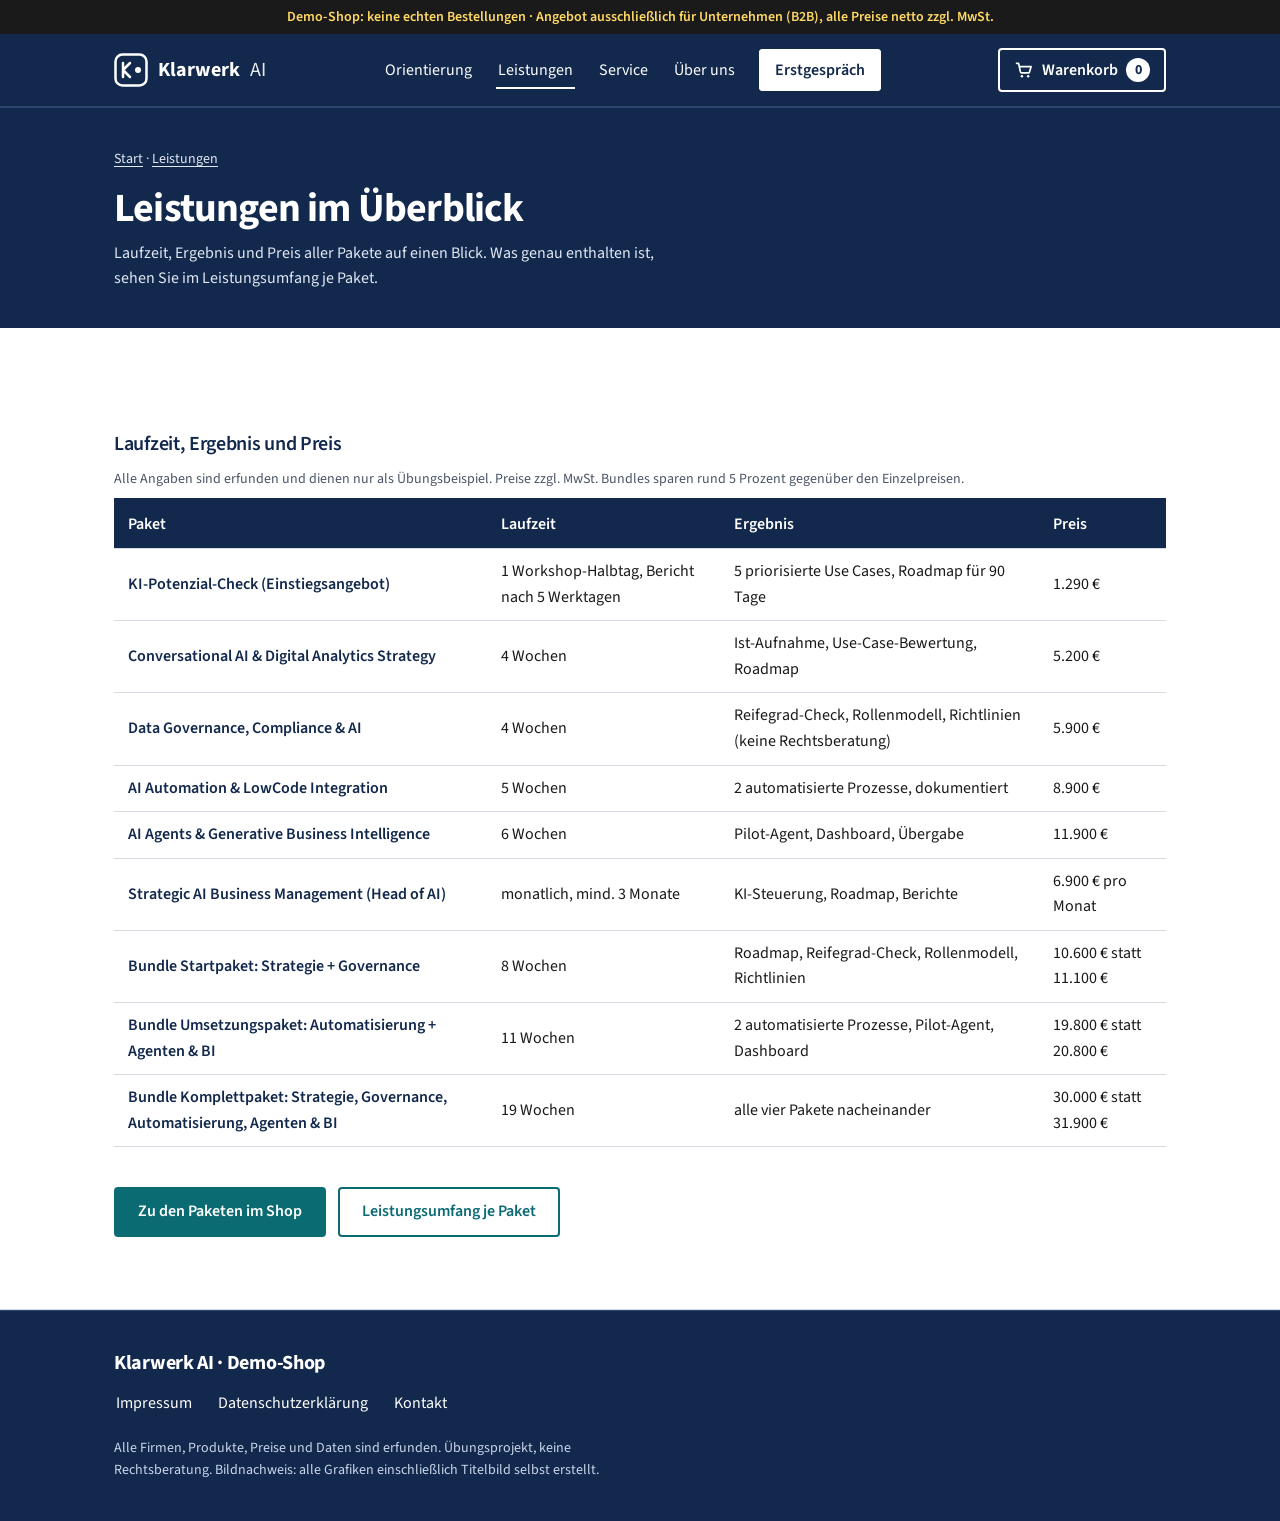
==== commit e5286978: "Design-Überarbeitung: 16 Punkte, Doku angepasst - Startseite: kürzerer Startbereich, Beispielergebni" ====
--- a/website/leistungen/index.html
+++ b/website/leistungen/index.html
@@ -29,7 +29,7 @@
           <li><a href="../index.html#produkte" aria-current="page">Leistungen</a></li>
           <li><a href="../service/index.html">Service</a></li>
           <li><a href="../index.html#ueber-uns">Über uns</a></li>
-          <li><a href="../index.html#kontakt">Kontakt</a></li>
+          <li class="nav-cta"><a href="../index.html#kontakt">Erstgespräch</a></li>
         </ul>
       </nav>
       <a class="warenkorb" href="../warenkorb.html" id="warenkorb-link"><svg class="korb-icon" width="20" height="20" viewBox="0 0 24 24" aria-hidden="true" focusable="false"><path d="M3 4h2.5l2.2 10.2a1.5 1.5 0 0 0 1.5 1.2h7.9a1.5 1.5 0 0 0 1.5-1.1L20.5 8H6.4" fill="none" stroke="currentColor" stroke-width="2" stroke-linecap="round" stroke-linejoin="round"/><circle cx="9.5" cy="19.5" r="1.5" fill="currentColor"/><circle cx="17" cy="19.5" r="1.5" fill="currentColor"/></svg><span class="korb-text">Warenkorb</span> <span class="korb-zahl" id="anzahl">0</span></a>
@@ -46,19 +46,19 @@
     <section class="service">
       <div class="wrap">
         <h2 class="sub">Laufzeit, Ergebnis und Preis</h2>
-        <table class="tabelle">
+        <table class="tabelle karten-tabelle" role="table">
           <caption>Alle Angaben sind erfunden und dienen nur als Übungsbeispiel. Preise zzgl. MwSt. Bundles sparen rund 5 Prozent gegenüber den Einzelpreisen.</caption>
-          <thead><tr><th scope="col">Paket</th><th scope="col">Laufzeit</th><th scope="col">Ergebnis</th><th scope="col">Preis</th></tr></thead>
-          <tbody>
-            <tr><th scope="row">KI-Potenzial-Check (Einstiegsangebot)</th><td>1 Workshop-Halbtag, Bericht nach 5 Werktagen</td><td>5 priorisierte Use Cases, Roadmap für 90 Tage</td><td>1.290 €</td></tr>
-            <tr><th scope="row">Conversational AI &amp; Digital Analytics Strategy</th><td>4 Wochen</td><td>Ist-Aufnahme, Use-Case-Bewertung, Roadmap</td><td>5.200 €</td></tr>
-            <tr><th scope="row">Data Governance, Compliance &amp; AI</th><td>4 Wochen</td><td>Reifegrad-Check, Rollenmodell, Richtlinien (keine Rechtsberatung)</td><td>5.900 €</td></tr>
-            <tr><th scope="row">AI Automation &amp; LowCode Integration</th><td>5 Wochen</td><td>2 automatisierte Prozesse, dokumentiert</td><td>8.900 €</td></tr>
-            <tr><th scope="row">AI Agents &amp; Generative Business Intelligence</th><td>6 Wochen</td><td>Pilot-Agent, Dashboard, Übergabe</td><td>11.900 €</td></tr>
-            <tr><th scope="row">Strategic AI Business Management (Head of AI)</th><td>monatlich, mind. 3 Monate</td><td>KI-Steuerung, Roadmap, Berichte</td><td>6.900 € pro Monat</td></tr>
-            <tr><th scope="row">Bundle Startpaket: Strategie + Governance</th><td>8 Wochen</td><td>Roadmap, Reifegrad-Check, Rollenmodell, Richtlinien</td><td>10.600 € statt 11.100 €</td></tr>
-            <tr><th scope="row">Bundle Umsetzungspaket: Automatisierung + Agenten &amp; BI</th><td>11 Wochen</td><td>2 automatisierte Prozesse, Pilot-Agent, Dashboard</td><td>19.800 € statt 20.800 €</td></tr>
-            <tr><th scope="row">Bundle Komplettpaket: Strategie, Governance, Automatisierung, Agenten &amp; BI</th><td>19 Wochen</td><td>alle vier Pakete nacheinander</td><td>30.000 € statt 31.900 €</td></tr>
+          <thead role="rowgroup"><tr role="row"><th scope="col" role="columnheader">Paket</th><th scope="col" role="columnheader">Laufzeit</th><th scope="col" role="columnheader">Ergebnis</th><th scope="col" role="columnheader">Preis</th></tr></thead>
+          <tbody role="rowgroup">
+            <tr role="row"><th scope="row" role="rowheader">KI-Potenzial-Check (Einstiegsangebot)</th><td role="cell" data-label="Laufzeit">1 Workshop-Halbtag, Bericht nach 5 Werktagen</td><td role="cell" data-label="Ergebnis">5 priorisierte Use Cases, Roadmap für 90 Tage</td><td role="cell" data-label="Preis">1.290 €</td></tr>
+            <tr role="row"><th scope="row" role="rowheader">Conversational AI &amp; Digital Analytics Strategy</th><td role="cell" data-label="Laufzeit">4 Wochen</td><td role="cell" data-label="Ergebnis">Ist-Aufnahme, Use-Case-Bewertung, Roadmap</td><td role="cell" data-label="Preis">5.200 €</td></tr>
+            <tr role="row"><th scope="row" role="rowheader">Data Governance, Compliance &amp; AI</th><td role="cell" data-label="Laufzeit">4 Wochen</td><td role="cell" data-label="Ergebnis">Reifegrad-Check, Rollenmodell, Richtlinien (keine Rechtsberatung)</td><td role="cell" data-label="Preis">5.900 €</td></tr>
+            <tr role="row"><th scope="row" role="rowheader">AI Automation &amp; LowCode Integration</th><td role="cell" data-label="Laufzeit">5 Wochen</td><td role="cell" data-label="Ergebnis">2 automatisierte Prozesse, dokumentiert</td><td role="cell" data-label="Preis">8.900 €</td></tr>
+            <tr role="row"><th scope="row" role="rowheader">AI Agents &amp; Generative Business Intelligence</th><td role="cell" data-label="Laufzeit">6 Wochen</td><td role="cell" data-label="Ergebnis">Pilot-Agent, Dashboard, Übergabe</td><td role="cell" data-label="Preis">11.900 €</td></tr>
+            <tr role="row"><th scope="row" role="rowheader">Strategic AI Business Management (Head of AI)</th><td role="cell" data-label="Laufzeit">monatlich, mind. 3 Monate</td><td role="cell" data-label="Ergebnis">KI-Steuerung, Roadmap, Berichte</td><td role="cell" data-label="Preis">6.900 € pro Monat</td></tr>
+            <tr role="row"><th scope="row" role="rowheader">Bundle Startpaket: Strategie + Governance</th><td role="cell" data-label="Laufzeit">8 Wochen</td><td role="cell" data-label="Ergebnis">Roadmap, Reifegrad-Check, Rollenmodell, Richtlinien</td><td role="cell" data-label="Preis">10.600 € statt 11.100 €</td></tr>
+            <tr role="row"><th scope="row" role="rowheader">Bundle Umsetzungspaket: Automatisierung + Agenten &amp; BI</th><td role="cell" data-label="Laufzeit">11 Wochen</td><td role="cell" data-label="Ergebnis">2 automatisierte Prozesse, Pilot-Agent, Dashboard</td><td role="cell" data-label="Preis">19.800 € statt 20.800 €</td></tr>
+            <tr role="row"><th scope="row" role="rowheader">Bundle Komplettpaket: Strategie, Governance, Automatisierung, Agenten &amp; BI</th><td role="cell" data-label="Laufzeit">19 Wochen</td><td role="cell" data-label="Ergebnis">alle vier Pakete nacheinander</td><td role="cell" data-label="Preis">30.000 € statt 31.900 €</td></tr>
           </tbody>
         </table>
         <p class="weiter"><a class="btn" href="../index.html#produkte">Zu den Paketen im Shop</a><a class="btn btn-zweit" href="paketumfang.html">Leistungsumfang je Paket</a></p>
@@ -70,8 +70,8 @@
       <h2>Klarwerk AI · Demo-Shop</h2>
       <nav aria-label="Rechtliches">
         <ul>
-          <li><a href="../index.html#impressum">Impressum</a></li>
-          <li><a href="../index.html#datenschutz">Datenschutzerklärung</a></li>
+          <li><a href="../impressum.html">Impressum</a></li>
+          <li><a href="../datenschutz.html">Datenschutzerklärung</a></li>
           <li><a href="../index.html#kontakt">Kontakt</a></li>
         </ul>
       </nav>
--- a/website/css/klarwerk.css
+++ b/website/css/klarwerk.css
@@ -33,8 +33,8 @@
 
     h1, h2, h3 { color: var(--marke); line-height: 1.2; margin: 0 0 .5em; }
     h1 { font-size: 40px; font-weight: 700; }
-    h2 { font-size: 32px; font-weight: 700; }
-    h3 { font-size: 24px; font-weight: 600; }
+    h2 { font-size: 28px; font-weight: 700; }
+    h3 { font-size: 20px; font-weight: 600; }
     p  { margin: 0 0 1em; max-width: 70ch; }
     .klein { font-size: 14px; color: var(--text-leise); }
 
@@ -66,7 +66,7 @@
     }
     .logo {
       display: flex; align-items: center; gap: 10px;
-      color: var(--weiss); text-decoration: none; font-size: 24px; font-weight: 700;
+      color: var(--weiss); text-decoration: none; font-size: 20px; font-weight: 700;
     }
     .logo span { font-weight: 400; opacity: .9; }
     nav ul { list-style: none; display: flex; gap: 22px; margin: 0; padding: 0; flex-wrap: wrap; }
@@ -86,8 +86,8 @@
       display: inline-block; background: #E4ECF7; color: var(--marke);
       font-size: 14px; font-weight: 600; padding: 4px 12px; border-radius: 999px; margin-bottom: 16px;
     }
-    .start h1 { font-size: 48px; }
-    .start p.lead { font-size: 18px; }
+    .start h1 { font-size: 56px; }
+    .start p.lead { font-size: 16px; }
     .btn {
       display: inline-block; background: var(--aktion); color: var(--weiss);
       font: inherit; font-weight: 600; text-decoration: none;
@@ -132,12 +132,12 @@
 
     /* 4 · Service */
     .service { background: var(--weiss); border-top: 1px solid var(--linie); border-bottom: 1px solid var(--linie); }
-    .service h3.detail { font-size: 24px; margin: 0 0 8px; }
+    .service h3.detail { font-size: 20px; margin: 0 0 8px; }
     .service h4 { font-size: 20px; font-weight: 600; color: var(--marke); line-height: 1.2; margin: 40px 0 12px; }
 
     .versprechen, .optionen { list-style: none; margin: 0; padding: 0; display: grid; grid-template-columns: repeat(4, 1fr); gap: 16px; }
     .versprechen li, .optionen li { background: var(--flaeche); border: 1px solid var(--linie); border-top: 4px solid var(--akzent-petrol, #0B6B73); border-radius: var(--radius); padding: 16px; }
-    .versprechen strong, .optionen strong { display: block; color: var(--marke); font-size: 18px; margin-bottom: 4px; }
+    .versprechen strong, .optionen strong { display: block; color: var(--marke); font-size: 16px; margin-bottom: 4px; }
     .versprechen p, .optionen p { margin: 0; font-size: 16px; }
     .optionen { grid-template-columns: repeat(3, 1fr); }
     .optionen .opt-preis { margin-top: 8px; font-size: 14px; color: var(--text-leise); }
@@ -155,7 +155,7 @@
       content: counter(s); display: flex; align-items: center; justify-content: center;
       width: 32px; height: 32px; border-radius: 50%; background: var(--marke); color: var(--weiss); font-weight: 700; margin-bottom: 10px;
     }
-    .schritte strong { display: block; color: var(--marke); font-size: 18px; margin-bottom: 4px; }
+    .schritte strong { display: block; color: var(--marke); font-size: 16px; margin-bottom: 4px; }
     .schritte p { margin: 0 0 6px; font-size: 16px; }
     .schritte .zeit { font-size: 14px; color: var(--text-leise); margin: 0; }
     .tabelle { width: 100%; border-collapse: collapse; background: var(--weiss); }
@@ -166,7 +166,7 @@
     details { border: 1px solid var(--linie); border-radius: var(--radius); background: var(--flaeche); margin-bottom: 10px; }
     summary { cursor: pointer; padding: 14px 18px; font-weight: 600; color: var(--marke); list-style: none; display: flex; justify-content: space-between; gap: 12px; }
     summary::-webkit-details-marker { display: none; }
-    summary::after { content: "+"; font-size: 22px; line-height: 1; color: var(--aktion); }
+    summary::after { content: "+"; font-size: 20px; line-height: 1; color: var(--aktion); }
     details[open] summary::after { content: "–"; }
     details > div { padding: 0 18px 14px; }
     details ul { margin: 0; padding-left: 20px; max-width: 70ch; }
@@ -202,13 +202,13 @@
     footer a { color: var(--weiss); }
     footer .platzhalter { display: grid; grid-template-columns: 1fr 1fr; gap: 32px; margin-top: 24px; }
     footer .platzhalter div { background: rgba(255,255,255,.08); border-radius: 8px; padding: 16px 20px; }
-    footer .platzhalter h3 { color: var(--weiss); font-size: 18px; }
+    footer .platzhalter h3 { color: var(--weiss); font-size: 16px; }
     footer p { color: #E1E8F4; }
     footer nav ul { margin-bottom: 8px; }
 
     /* Handy */
     @media (max-width: 860px) {
-      h1, .start h1 { font-size: 34px; }
+      h1, .start h1 { font-size: 40px; }
       h2 { font-size: 28px; }
       .start .wrap, footer .platzhalter, .ueber .wrap { grid-template-columns: 1fr; }
       .schritte, .orient-liste { grid-template-columns: 1fr; }
@@ -239,15 +239,15 @@
     .seitenkopf h1 { margin-bottom: 8px; }
     .weiter { margin-top: 40px; }
     nav a[aria-current="page"] { border-bottom-color: var(--weiss); }
-    .seitenkopf .lead, .service .lead { font-size: 18px; }
+    .seitenkopf .lead, .service .lead { font-size: 16px; }
 
     /* ===== Stil C: kontrastreich und kompakt (nur Optik, Inhalte unverändert) ===== */
     :root { --radius: 4px; --dunkel-linie: #2B4670; --hell-auf-dunkel: #E1E8F4; }
     section { padding: 56px 0; }
 
     /* Überschriften: markant */
-    h1 { font-size: 44px; font-weight: 700; letter-spacing: -0.02em; line-height: 1.1; }
-    h2 { font-size: 36px; font-weight: 700; letter-spacing: -0.015em; }
+    h1 { font-size: 40px; font-weight: 700; letter-spacing: -0.02em; line-height: 1.1; }
+    h2 { font-size: 40px; font-weight: 700; letter-spacing: -0.015em; }
     h3 { letter-spacing: -0.005em; }
     .produkte h2::before, .orient h2::before, .ueber h2::before, .service h2:not(.sub)::before {
       content: ""; display: block; width: 56px; height: 4px; background: var(--marke); margin-bottom: 14px;
@@ -267,7 +267,7 @@
     .start .btn:hover { background: #E4ECF7; }
     .start .btn-zweit { background: transparent; color: var(--weiss); border-color: var(--weiss); }
     .start .btn-zweit:hover { background: var(--weiss); color: var(--marke); }
-    .start :focus-visible, .seitenband :focus-visible, .kontaktbox :focus-visible { outline-color: var(--weiss); }
+    .start :focus-visible, .seitenband :focus-visible { outline-color: var(--weiss); }
     .start svg { border-radius: var(--radius); border: 1px solid var(--dunkel-linie); }
 
     /* Seitenband der Unterseiten */
@@ -287,9 +287,7 @@
     }
     .orient-liste li, .karte { border-top: 4px solid var(--marke); }
     .bild { border-radius: 2px; }
-    .karte h3 { font-size: 21px; }
-    .karte .btn { background: var(--marke); }
-    .karte .btn:hover { background: #1B3A6B; }
+    .karte h3 { font-size: 20px; }
     .raster { gap: 20px; }
 
     /* Service: Ziffern groß, Linien klar */
@@ -314,20 +312,10 @@
     footer { border-top: 1px solid var(--dunkel-linie); }
 
     @media (max-width: 860px) {
-      h1, .start h1 { font-size: 36px; }
-      h2 { font-size: 30px; }
+      h1, .start h1 { font-size: 40px; }
+      h2 { font-size: 28px; }
       .start { padding: 48px 0; }
-      .kontaktbox h3 { font-size: 24px; }
-    }
-
-    /* Produktkarten: alle fünf in einer Reihe, gleiche Breite und Höhe (ab 1101 px Breite) */
-    @media (min-width: 1101px) {
-      .produkte .wrap { max-width: 1360px; }
-      .raster { grid-template-columns: repeat(5, minmax(0, 1fr)); gap: 16px; align-items: stretch; }
-      .karte, .karte:nth-child(4), .karte:nth-child(5) { grid-column: auto; padding: 16px; }
-      .karte h3 { font-size: 19px; min-height: calc(3 * 1.2em); margin-bottom: 8px; }
-      .karte .info { font-size: 15px; line-height: 1.5; }
-      .karte .bild { margin-bottom: 12px; }
+      .kontaktbox h3 { font-size: 20px; }
     }
 
     /* Startbild (Foto) */
@@ -371,7 +359,7 @@
        Zurückgesetzt werden gemeinsame Regeln, die sonst neu wirken würden (section-Abstand, Laufweite, Hover, Fußbereich). */
     .seite-reifegrad * { min-width: 0; }
     .seite-reifegrad h1 { font-size: 40px; }
-    .seite-reifegrad h2 { font-size: 24px; letter-spacing: normal; margin-bottom: 4px; }
+    .seite-reifegrad h2 { font-size: 20px; letter-spacing: normal; margin-bottom: 4px; }
     .seite-reifegrad h3 { letter-spacing: normal; }
     .seite-reifegrad a:hover { text-decoration-thickness: auto; }
 
@@ -381,9 +369,9 @@
     .seite-reifegrad .dim { border-top: 2px solid var(--marke); padding-top: 16px; margin-top: 32px; }
     .seite-reifegrad .dim > p { color: var(--text-leise); margin: 0 0 8px; }
     .seite-reifegrad .q { padding: 16px 0; border-bottom: 1px solid var(--linie); }
-    .seite-reifegrad .q h3 { font-size: 18px; font-weight: 600; margin: 0 0 10px; }
+    .seite-reifegrad .q h3 { font-size: 16px; font-weight: 600; margin: 0 0 10px; }
     .seite-reifegrad .opts { display: grid; grid-template-columns: repeat(4, minmax(0, 1fr)); gap: 8px; }
-    .seite-reifegrad .opts label { display: flex; align-items: center; min-height: 52px; padding: 8px 12px; border: 1px solid var(--linie); border-radius: 4px; background: var(--weiss); cursor: pointer; font-size: 15px; line-height: 1.3; }
+    .seite-reifegrad .opts label { display: flex; align-items: center; min-height: 52px; padding: 8px 12px; border: 1px solid var(--linie); border-radius: 4px; background: var(--weiss); cursor: pointer; font-size: 16px; line-height: 1.3; }
     .seite-reifegrad .opts label:hover { border-color: var(--marke); }
     .seite-reifegrad .opts input { position: absolute; opacity: 0; pointer-events: none; }
     .seite-reifegrad .opts input:checked + label { background: var(--marke); color: var(--weiss); border-color: var(--marke); }
@@ -393,11 +381,11 @@
     .seite-reifegrad .panel { position: sticky; top: 88px; background: var(--marke); color: var(--weiss); border-radius: 4px; padding: 28px; }
     .seite-reifegrad .gauge { display: grid; grid-template-columns: auto minmax(0, 1fr); gap: 20px; align-items: center; }
     .seite-reifegrad .ring { width: 132px; height: 132px; }
-    .seite-reifegrad .num { font-size: 52px; font-weight: 700; line-height: 1; }
+    .seite-reifegrad .num { font-size: 56px; font-weight: 700; line-height: 1; }
     .seite-reifegrad .lvl { font-size: 20px; font-weight: 700; margin-top: 6px; }
     .seite-reifegrad .small { font-size: 14px; opacity: .85; }
     .seite-reifegrad .bars { margin: 24px 0 8px; display: grid; gap: 10px; }
-    .seite-reifegrad .bar { display: grid; grid-template-columns: 7em minmax(0, 1fr) 3em; gap: 10px; align-items: center; font-size: 15px; }
+    .seite-reifegrad .bar { display: grid; grid-template-columns: 7em minmax(0, 1fr) 3em; gap: 10px; align-items: center; font-size: 16px; }
     .seite-reifegrad .track { height: 10px; border-radius: 4px; background: rgba(255,255,255,.2); overflow: hidden; }
     .seite-reifegrad .fill { height: 100%; background: var(--teal); width: 0; transition: width .5s ease; }
     .seite-reifegrad .bar b { text-align: right; font-variant-numeric: tabular-nums; }
@@ -420,8 +408,8 @@
 
     @media (max-width: 900px) {
       .seite-reifegrad .test { grid-template-columns: 1fr; gap: 24px; }
-      .seite-reifegrad .panel { position: relative; top: 0; order: -1; }
-      .seite-reifegrad h1 { font-size: 32px; }
+      .seite-reifegrad .panel { position: relative; top: 0; }
+      .seite-reifegrad h1 { font-size: 28px; }
     }
     @media (max-width: 600px) {
       .seite-reifegrad .opts { grid-template-columns: repeat(2, minmax(0, 1fr)); }
@@ -438,7 +426,7 @@
     .seite-potenzial * { min-width: 0; }
     .seite-potenzial h1 { font-size: 40px; }
     .seite-potenzial h2 { font-size: 28px; letter-spacing: normal; margin-top: 40px; }
-    .seite-potenzial h3 { font-size: 18px; font-weight: 600; letter-spacing: normal; margin-top: 24px; }
+    .seite-potenzial h3 { font-size: 16px; font-weight: 600; letter-spacing: normal; margin-top: 24px; }
     .seite-potenzial .doc ul, .seite-potenzial .doc ol { max-width: 70ch; padding-left: 22px; margin: 0 0 1em; }
     .seite-potenzial .doc li, .seite-potenzial footer li { margin-bottom: 4px; }
     .seite-potenzial a:hover { text-decoration-thickness: auto; }
@@ -487,7 +475,7 @@
     .seite-potenzial .btn:hover { background: #09585F; border-color: #09585F; }
     .seite-potenzial .btn.zweit { background: var(--weiss); color: var(--aktion); }
     .seite-potenzial .btn.zweit:hover { background: #E4F1F2; }
-    .seite-potenzial .btn.klein-btn { min-height: 36px; padding: 0 14px; font-size: 15px; margin-top: 8px; }
+    .seite-potenzial .btn.klein-btn { min-height: 36px; padding: 0 14px; font-size: 16px; margin-top: 8px; }
     /* mit .seite-potenzial davor, weil die Startseite ebenfalls ein Element mit id="meldung" hat */
     .seite-potenzial #meldung { margin-top: 16px; padding: 12px 16px; border-left: 4px solid var(--aktion); background: var(--flaeche); border-radius: 4px; min-height: 48px; }
     .seite-potenzial #meldung.fehler { border-left-color: #9B1C1C; }
@@ -506,7 +494,7 @@
 
     @media (max-width: 860px) {
       .seite-potenzial .doc { padding: 24px 20px; }
-      .seite-potenzial h1 { font-size: 32px; } .seite-potenzial h2 { font-size: 24px; }
+      .seite-potenzial h1 { font-size: 28px; } .seite-potenzial h2 { font-size: 20px; }
       .seite-potenzial .zwei, .seite-potenzial .zeile { grid-template-columns: 1fr; }
     }
     /* Druckansicht (nur diese Seite; Seitenränder über die benannte Druckseite „angebot“, damit andere Seiten nicht betroffen sind) */
@@ -567,7 +555,7 @@
     .toast:empty { box-shadow: none; border: 0; }
 
     /* Punkt 4 · Preise groß, Hinweise klein */
-    .preis { font-size: 24px; font-weight: 700; color: var(--marke); line-height: 1.15; }
+    .preis { font-size: 28px; font-weight: 700; color: var(--marke); line-height: 1.15; }
     .preis .proz { font-size: 16px; font-weight: 600; }
 
     /* Punkt 5 · Bundles als eigener Abschnitt mit Abstand und sichtbarer Ersparnis */
@@ -579,19 +567,8 @@
       font-size: 14px; font-weight: 700; padding: 3px 10px; border-radius: var(--radius); margin: 0 0 8px;
     }
 
-    /* Punkt 6 · Einleitung, Bundle-Kopf und Links im Produktbereich auf derselben linken Kante wie alle Bereiche */
-    @media (min-width: 1101px) {
-      .produkte .intro, .produkte .bundles-kopf, .produkte .weiter { max-width: 1052px; margin-left: auto; margin-right: auto; }
-    }
-
     /* Punkt 9 · Leistungsumfang: Hinweis auf die Bundles */
     .hinweis-bundles { margin-top: 24px; padding: 12px 16px; background: var(--weiss); border-left: 4px solid var(--aktion); border-radius: var(--radius); }
-
-    /* Punkt 10 · Team: Initialen statt Platzhalterfoto */
-    .portrait.initialen {
-      aspect-ratio: 1; width: min(100%, 112px); border-radius: 50%;
-      background: var(--marke); color: var(--weiss); font-size: 32px; font-weight: 700; letter-spacing: .02em;
-    }
 
     /* Punkt 13 · Offenes Handy-Menü als Liste mit Trennlinien und großen Tippflächen */
     @media (max-width: 860px) {
@@ -614,7 +591,7 @@
     }
     /* Sehr schmale Handys (bis 360 px): etwas enger, damit alles in eine Zeile passt */
     @media (max-width: 360px) {
-      .kopf .logo { font-size: 19px; gap: 6px; }
+      .kopf .logo { font-size: 20px; gap: 6px; }
       .warenkorb { padding: 6px 8px; }
       .menue-btn { padding: 6px 10px; }
     }
@@ -638,7 +615,7 @@
     .seite-produkt .preis-hinweis { margin-bottom: 20px; }
     /* Drei Abschnitte Enthalten, Sie erhalten, Ihre Mitwirkung: h2 mit kurzem Balken */
     .seite-produkt .produkt-umfang { display: grid; grid-template-columns: repeat(3, minmax(0, 1fr)); gap: 32px; margin-top: 56px; padding-top: 40px; border-top: 1px solid var(--linie); }
-    .seite-produkt .produkt-umfang h2 { font-size: 24px; margin-bottom: 12px; }
+    .seite-produkt .produkt-umfang h2 { font-size: 20px; margin-bottom: 12px; }
     .seite-produkt .produkt-umfang h2::before { content: ""; display: block; width: 56px; height: 4px; background: var(--marke); margin-bottom: 12px; }
     .seite-produkt .produkt-umfang ul { margin: 0; padding-left: 20px; }
     .seite-produkt .produkt-umfang li { margin-bottom: 6px; }
@@ -679,18 +656,18 @@
     /* Artikelzeilen: Name | Menge | Summe | Entfernen; bis 560 px gestapelt */
     .korb-liste { list-style: none; margin: 0 0 32px; padding: 0; border-top: 4px solid var(--marke); }
     .korb-zeile { display: grid; grid-template-columns: minmax(0, 1fr) auto 9em auto; gap: 12px 24px; align-items: center; padding: 16px 0; border-bottom: 1px solid var(--linie); }
-    .korb-name a { font-size: 18px; font-weight: 600; }
+    .korb-name a { font-size: 16px; font-weight: 600; }
     .korb-einzel { display: block; margin-top: 2px; color: var(--text-leise); }
     .korb-menge { display: flex; align-items: center; gap: 8px; }
     .menge-btn {
       width: 40px; height: 40px; padding: 0; cursor: pointer;
       background: var(--weiss); color: var(--aktion); border: 2px solid var(--aktion); border-radius: var(--radius);
-      font: inherit; font-size: 22px; font-weight: 700; line-height: 1;
+      font: inherit; font-size: 20px; font-weight: 700; line-height: 1;
     }
     .menge-btn:hover { background: #E4F1F2; }
     .menge-btn:disabled { background: var(--flaeche); color: var(--text-leise); border-color: var(--linie); cursor: not-allowed; }
     .menge-wert { min-width: 5.5em; text-align: center; font-weight: 600; }
-    .korb-summe { margin: 0; text-align: right; font-size: 18px; font-weight: 700; color: var(--marke); }
+    .korb-summe { margin: 0; text-align: right; font-size: 16px; font-weight: 700; color: var(--marke); }
     .korb-entfernen {
       background: none; border: 0; padding: 8px 4px; min-height: 40px; cursor: pointer;
       color: var(--aktion); font: inherit; text-decoration: underline; text-underline-offset: 3px;
@@ -705,7 +682,7 @@
     .korb-summen dd { text-align: right; white-space: nowrap; }
     .korb-summen .gesamt { border-top: 2px solid var(--marke); margin-top: 6px; padding-top: 12px; align-items: baseline; }
     .korb-summen .gesamt dt { font-weight: 700; color: var(--marke); }
-    .korb-summen .gesamt dd { font-size: 24px; font-weight: 700; color: var(--marke); }
+    .korb-summen .gesamt dd { font-size: 28px; font-weight: 700; color: var(--marke); }
     .korb-hinweis { color: var(--text-leise); }
     .korb-abschluss .btn { width: 100%; text-align: center; }
 
@@ -716,3 +693,194 @@
       .menge-wert { min-width: 4.5em; }
       .korb-abschluss { max-width: none; }
     }
+
+    /* ===== 14 · Design-Überarbeitung (Vorschlag 26.11.2026, Punkte 1–16) =====
+       Schriftstufen: 14 · 16 · 20 · 28 · 40 · 56 px. Petrolgrün = Hauptaktion, Umriss = Nebenaktion. */
+    .seite-recht .recht-titel { margin-top: 0; }
+    .seite-recht main { min-height: 62vh; background: var(--weiss); }
+    .weiter { display: flex; flex-wrap: wrap; gap: 12px; }
+    .weiter .btn-zweit, .kauf-knoepfe .btn-zweit, .start-knoepfe .btn-zweit { margin: 0; }
+    .btn { text-align: center; min-height: 48px; }
+    a.btn { display: inline-flex; align-items: center; justify-content: center; }
+
+    /* Punkt 8 · Menü: Erstgespräch als Button, aktueller Bereich markiert */
+    nav a[aria-current="true"] { border-bottom-color: var(--weiss); }
+    nav .nav-cta a { background: var(--weiss); color: var(--marke); font-weight: 600; padding: 8px 14px; border: 2px solid var(--weiss); border-radius: var(--radius); }
+    nav .nav-cta a:hover { background: #E4ECF7; }
+    nav ul { align-items: center; }
+    @media (min-width: 861px) and (max-width: 1000px) {
+      .kopf .wrap { gap: 14px; } nav ul { gap: 14px; }
+      .korb-text { position: absolute; width: 1px; height: 1px; overflow: hidden; clip: rect(0 0 0 0); white-space: nowrap; }
+    }
+    @media (max-width: 860px) {
+      .kopf.menue-js nav ul { align-items: stretch; }
+      .kopf.menue-js nav a[aria-current="true"] { font-weight: 700; text-decoration: underline; text-underline-offset: 6px; }
+      .kopf.menue-js nav .nav-cta { border-top: 0; padding: 8px 0; }
+      .kopf.menue-js nav .nav-cta a { justify-content: center; text-decoration: none; }
+    }
+
+    /* Punkt 7 · Startbereich */
+    .start-knoepfe { display: flex; flex-wrap: wrap; gap: 12px; margin-top: 24px; }
+    .start .start-knoepfe .btn { margin: 0; padding-left: 18px; padding-right: 18px; }
+    .orient-liste .btn { margin: 0; }
+    @media (min-width: 1101px) { .start .wrap { grid-template-columns: 1.35fr 1fr; } }
+
+    /* Häkchenliste (Karten und Bundles) und aufklappbare Details */
+    .haken { list-style: none; margin: 0; padding: 0; }
+    .haken li { position: relative; padding-left: 24px; margin-bottom: 4px; line-height: 1.45; }
+    .haken li::before { content: ""; position: absolute; left: 4px; top: .3em; width: 6px; height: 11px; border: solid var(--aktion); border-width: 0 2px 2px 0; transform: rotate(45deg); }
+    details.mehr { background: none; border: 0; margin: 0 0 16px; }
+    details.mehr > summary { padding: 8px 0; justify-content: flex-start; gap: 8px; color: var(--aktion); }
+    details.mehr > div { padding: 0; }
+    @media (min-width: 561px) { details.mehr > summary { display: none; } }
+
+    /* Punkt 3 · Paketkarten: 3 + 2, Nutzen, Stichpunkte, Laufzeit, Preis */
+    .produkte .raster { gap: 24px; }
+    .karte .nutzen { font-size: 20px; font-weight: 600; line-height: 1.3; margin: 0 0 12px; }
+    .karte h3 { font-size: 16px; margin-bottom: 8px; }
+    .karte.bundle h3 { font-size: 20px; }
+    .karte details.mehr { flex-grow: 1; }
+    .karte .dauer { color: var(--text-leise); margin: 0 0 8px; }
+    .karte .ausschluss { color: var(--text-leise); font-size: 14px; margin: 8px 0 0; padding-left: 24px; }
+    @media (min-width: 861px) and (max-width: 1000px) { .raster .karte:last-child { grid-column: 1 / -1; } }
+
+    /* Punkt 9 · Empfohlenes Bundle */
+    .karte.bundle.empfohlen { border: 2px solid var(--aktion); border-top-width: 4px; position: relative; }
+    .empfehlung { position: absolute; top: -17px; left: 16px; margin: 0; background: var(--weiss); color: var(--aktion); border: 2px solid var(--aktion); border-radius: var(--radius); font-size: 14px; font-weight: 700; line-height: 1.5; padding: 2px 10px; }
+    .bundles { margin-top: 32px; }
+
+    /* Punkt 11 · Beispielergebnis */
+    .beispiel { background: var(--weiss); }
+    .beispiel h2::before { content: ""; display: block; width: 56px; height: 4px; background: var(--marke); margin-bottom: 14px; }
+    .muster { border: 2px dashed #6B7685; border-radius: var(--radius); padding: 24px; margin-top: 24px; }
+    .muster-marke { font-size: 14px; font-weight: 700; color: var(--marke); background: #E4ECF7; display: inline-block; padding: 4px 10px; border-radius: var(--radius); }
+    .muster details.mehr { margin: 0; }
+    .muster-fazit { display: grid; grid-template-columns: 1fr 1fr; gap: 24px; margin-top: 24px; }
+    .muster-fazit h3 { font-size: 20px; margin-bottom: 4px; }
+    .muster-fazit p { margin: 0; }
+
+    /* Punkt 5 · Tabellen werden am Handy zu Karten */
+    @media (max-width: 700px) {
+      .service .karten-tabelle, .karten-tabelle { display: block; border: 0; background: none; overflow: visible; }
+      .karten-tabelle caption { display: block; }
+      .karten-tabelle thead { position: absolute; width: 1px; height: 1px; overflow: hidden; clip: rect(0 0 0 0); white-space: nowrap; }
+      .karten-tabelle tbody { display: grid; gap: 12px; }
+      .karten-tabelle tr { display: block; background: var(--weiss); border: 1px solid var(--linie); border-top: 4px solid var(--marke); border-radius: var(--radius); padding: 12px 16px; }
+      .karten-tabelle tbody th { display: block; border: 0; padding: 0 0 8px; }
+      .karten-tabelle td { display: grid; grid-template-columns: 6.5em minmax(0, 1fr); gap: 12px; border: 0; padding: 2px 0; }
+      .karten-tabelle td::before { content: attr(data-label); color: var(--text-leise); font-size: 14px; line-height: 1.8; }
+    }
+
+    /* Punkt 10 · Produktseite: Kaufbox */
+    .kaufbox { border: 1px solid var(--linie); border-top: 4px solid var(--marke); border-radius: var(--radius); background: var(--flaeche); padding: 20px; margin-top: 8px; }
+    .seite-produkt .kaufbox .laufzeit { margin-bottom: 12px; }
+    .seite-produkt .kaufbox .preis-hinweis { margin-bottom: 16px; }
+    .kauf-knoepfe { display: flex; flex-wrap: wrap; gap: 12px; }
+
+    /* Punkt 12 · Illustrierte Avatare */
+    .avatar { display: block; width: min(100%, 112px); height: auto; border-radius: 50%; margin-bottom: 10px; }
+
+    /* Punkt 14 · Kontaktblock hell, Fußbereich bleibt dunkel */
+    .kontakt .kontaktbox { background: #E4ECF7; color: var(--text); border: 1px solid var(--linie); border-left: 8px solid var(--aktion); }
+    .kontakt .kontaktbox h3 { color: var(--marke); }
+    .kontakt .kontaktbox p { color: var(--text); }
+    .kontakt .kontaktbox .btn { background: var(--aktion); color: var(--weiss); }
+    .kontakt .kontaktbox .btn:hover { background: #09585F; }
+    .kontakt .kontaktbox .btn:focus-visible { outline-color: var(--marke); }
+
+    /* Punkt 15 · Schlanker Fußbereich */
+    footer nav a { display: inline-flex; align-items: center; min-height: 32px; }
+    footer nav a[aria-current="page"] { text-decoration: underline; text-underline-offset: 6px; border-bottom-color: transparent; }
+    footer .klein { margin-top: 12px; margin-bottom: 0; }
+
+    /* Punkt 6 · Rückmeldung: kurz, mit Link; am Rechner oben rechts unter dem Kopf */
+    .toast { display: flex; flex-wrap: wrap; align-items: center; gap: 4px 20px; }
+    .toast a { color: var(--weiss); font-weight: 700; display: inline-flex; align-items: center; min-height: 32px; }
+    .toast a:focus-visible { outline-color: var(--weiss); }
+    @media (min-width: 861px) { .toast { left: auto; right: 16px; bottom: auto; top: 88px; transform: none; } }
+
+    /* Punkt 16 · Warenkorb: Liste links, Zusammenfassung als Box rechts */
+    .korb-layout { display: grid; grid-template-columns: minmax(0, 1fr) 340px; gap: 40px; align-items: start; }
+    .korb-zeile { grid-template-columns: minmax(0, 1fr) auto auto auto; gap: 12px 20px; }
+    .korb-name { grid-column: 1; }
+    .korb-summe { grid-column: 3; min-width: 7em; }
+    .korb-entfernen { grid-column: 4; }
+    .korb-liste { margin-bottom: 16px; }
+    .korb-weiter { display: inline-flex; align-items: center; min-height: 44px; font-weight: 600; }
+    .seite-warenkorb .korb-abschluss { max-width: none; margin: 0; position: sticky; top: 96px; background: var(--flaeche); border: 1px solid var(--linie); border-top: 4px solid var(--marke); border-radius: var(--radius); padding: 20px; }
+    .seite-warenkorb #korb .korb-box-titel { font-size: 20px; margin-bottom: 8px; }
+    .seite-warenkorb #korb .korb-box-titel::before { content: none; }
+    @media (max-width: 960px) {
+      .korb-layout { grid-template-columns: 1fr; gap: 24px; }
+      .seite-warenkorb .korb-abschluss { position: static; }
+    }
+    @media (max-width: 560px) {
+      .korb-zeile { grid-template-columns: minmax(0, 1fr) auto; }
+      .korb-name { grid-column: 1 / -1; }
+      .korb-menge { grid-column: 1; }
+      .korb-summe { grid-column: 2; min-width: 0; }
+      .korb-entfernen { grid-column: 1 / -1; }
+      .korb-zeile { row-gap: 4px; }
+      .korb-zeile:not(:has(.korb-menge)) .korb-summe { grid-row: 2; }
+      .korb-zeile:not(:has(.korb-menge)) .korb-entfernen { grid-column: 1; grid-row: 2; }
+    }
+
+    /* Punkt 1 · Reifegrad-Test: Fortschrittsanzeige (nur wenn das Ergebnis unter den Fragen steht) */
+    .seite-reifegrad .fortschritt { display: none; position: sticky; top: 69px; z-index: 5; flex-wrap: wrap; justify-content: space-between; align-items: center; gap: 4px 12px; background: var(--flaeche); padding: 10px 0 12px; border-bottom: 1px solid var(--linie); font-weight: 600; color: var(--marke); }
+    .seite-reifegrad .fortschritt .track { flex-basis: 100%; height: 8px; background: var(--linie); }
+    .seite-reifegrad .fortschritt .fill { background: var(--aktion); }
+    .seite-reifegrad .q { scroll-margin-top: 150px; }
+    @media (max-width: 900px) {
+      .seite-reifegrad .fortschritt { display: flex; }
+      .seite-reifegrad .opts input + label { scroll-margin-top: 150px; }
+    }
+
+    /* Punkt 4 · Handy: kompakt */
+    @media (max-width: 860px) {
+      .muster-fazit { grid-template-columns: 1fr; gap: 12px; }
+    }
+    @media (max-width: 560px) {
+      h1, .start h1 { font-size: 40px; }
+      .seite-produkt h1, .seitenband h1, .seite-reifegrad h1, .seite-potenzial h1 { font-size: 28px; }
+      section { padding: 32px 0; }
+      .wrap { padding-left: 16px; padding-right: 16px; }
+      .start { padding: 28px 0; }
+      .start p.lead { font-size: 16px; }
+      .start .tag { margin-bottom: 12px; }
+      .start-knoepfe { margin-top: 16px; }
+      .start-knoepfe .btn { width: 100%; }
+      .start .wrap { gap: 24px; }
+      .start img { aspect-ratio: 4 / 3; width: 100%; max-width: 280px; margin: 0 auto; }
+      .orient-liste { margin-top: 16px; gap: 12px; }
+      .orient-liste li { padding: 16px; }
+      .muster { padding: 16px; margin-top: 16px; }
+
+      .produkte .intro { margin-bottom: 16px; }
+      .produkte .raster { gap: 12px; }
+      .raster .karte { display: grid; grid-template-columns: 104px minmax(0, 1fr); column-gap: 12px; padding: 16px; }
+      .raster .karte > * { grid-column: 1 / -1; }
+      .raster .karte .bild-link { grid-column: 1; grid-row: 1; align-self: start; }
+      .raster .karte .karte-kopf { grid-column: 2; grid-row: 1; }
+      .raster .karte .bild { aspect-ratio: 16 / 9; margin: 0; }
+      .karte .nutzen { margin: 12px 0 0; font-size: 16px; }
+      .karte details.mehr { margin-bottom: 4px; }
+      .karte .preis-hinweis { margin-bottom: 12px; }
+      .bundles-kopf { margin-top: 40px; }
+      .bundles { margin-top: 24px; gap: 24px; }
+      .bundles .karte { padding: 16px; }
+      .weiter { margin-top: 24px; }
+      .weiter .btn { width: 100%; }
+
+      .schritte { gap: 8px; }
+      .schritte li { display: grid; grid-template-columns: 36px minmax(0, 1fr); column-gap: 8px; padding: 12px; }
+      .schritte li::before { grid-column: 1; grid-row: 1 / span 3; margin: 0; font-size: 28px; }
+      .schritte li > * { grid-column: 2; }
+      .schritte p { margin-bottom: 0; }
+      .service .sub { margin-top: 24px; }
+      .avatar { width: 72px; }
+      .kontakt { padding-bottom: 32px; }
+      .kontaktbox { padding: 20px; }
+      .kontaktbox .btn { width: 100%; }
+      footer { padding: 28px 0; }
+      .kauf-knoepfe .btn { width: 100%; }
+    }
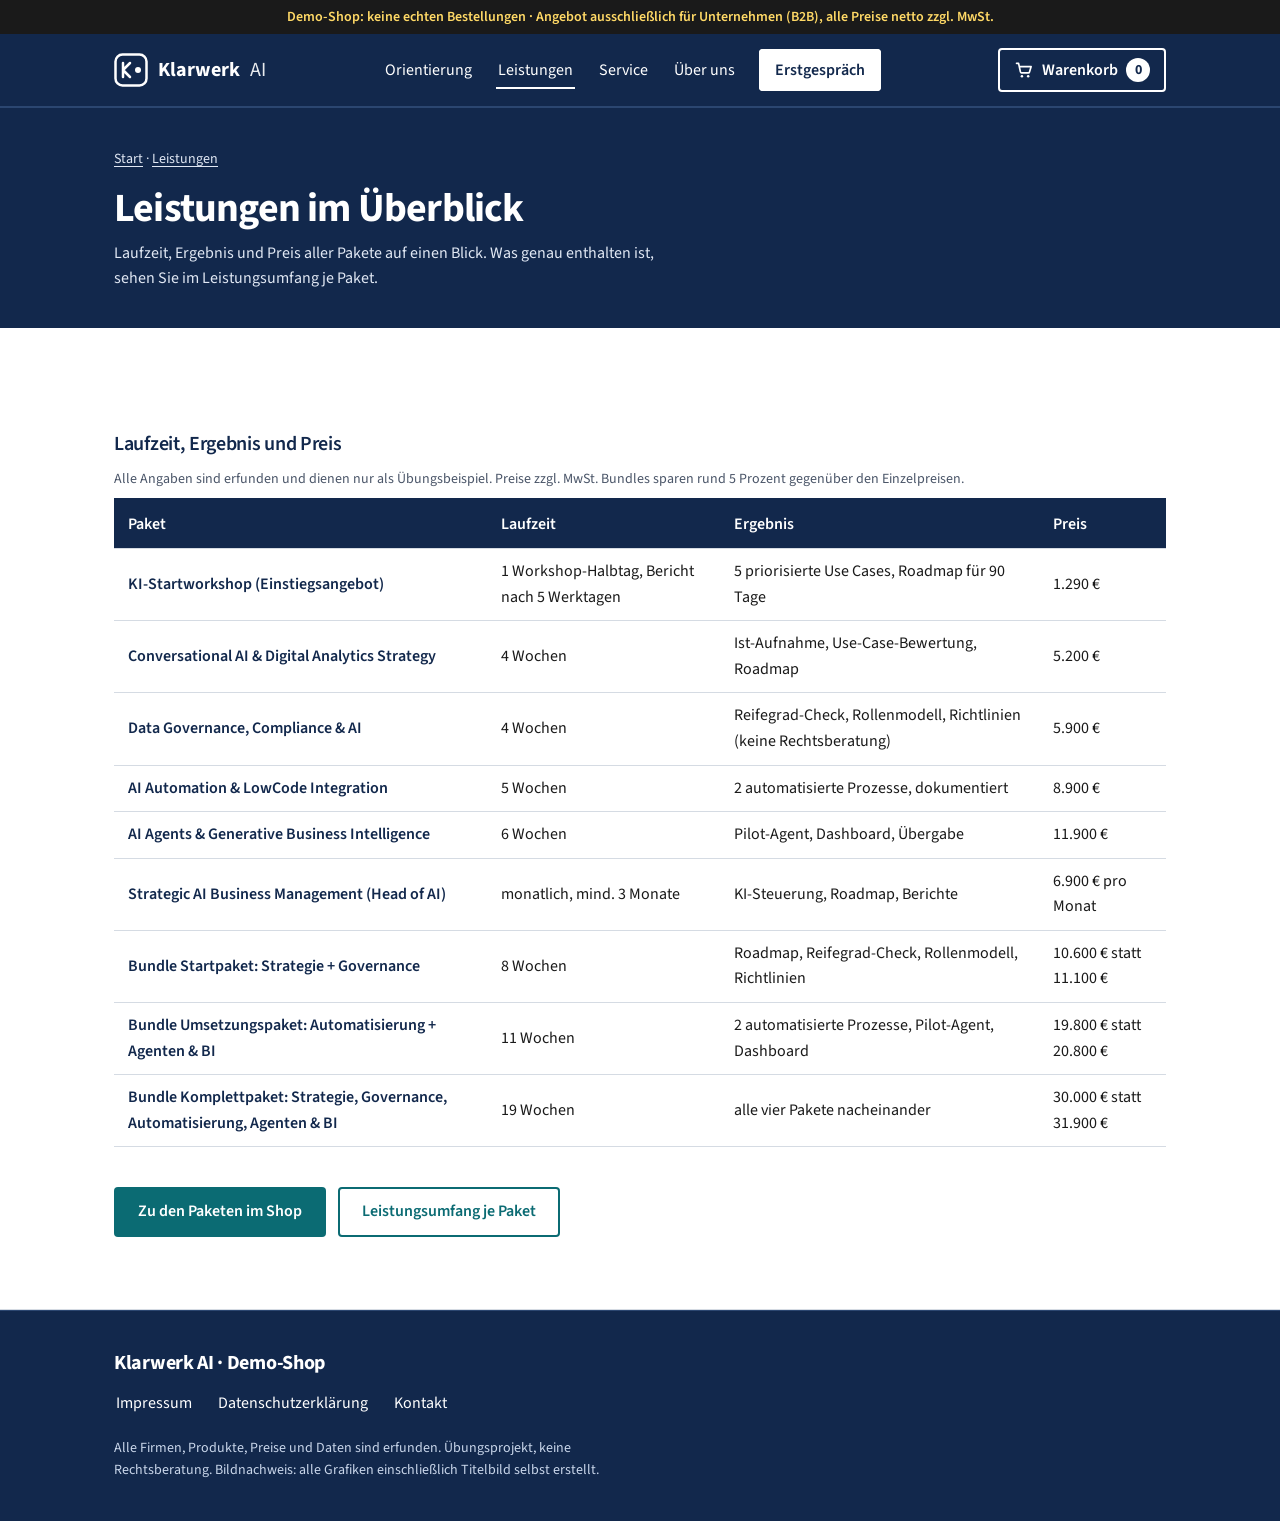
==== commit e06ff4d3: "KI-Potenzial-Check heißt jetzt KI-Startworkshop Sichtbare Texte, Anfrage-E-Mail und Doku angepasst; " ====
--- a/website/leistungen/index.html
+++ b/website/leistungen/index.html
@@ -50,7 +50,7 @@
           <caption>Alle Angaben sind erfunden und dienen nur als Übungsbeispiel. Preise zzgl. MwSt. Bundles sparen rund 5 Prozent gegenüber den Einzelpreisen.</caption>
           <thead role="rowgroup"><tr role="row"><th scope="col" role="columnheader">Paket</th><th scope="col" role="columnheader">Laufzeit</th><th scope="col" role="columnheader">Ergebnis</th><th scope="col" role="columnheader">Preis</th></tr></thead>
           <tbody role="rowgroup">
-            <tr role="row"><th scope="row" role="rowheader">KI-Potenzial-Check (Einstiegsangebot)</th><td role="cell" data-label="Laufzeit">1 Workshop-Halbtag, Bericht nach 5 Werktagen</td><td role="cell" data-label="Ergebnis">5 priorisierte Use Cases, Roadmap für 90 Tage</td><td role="cell" data-label="Preis">1.290 €</td></tr>
+            <tr role="row"><th scope="row" role="rowheader">KI-Startworkshop (Einstiegsangebot)</th><td role="cell" data-label="Laufzeit">1 Workshop-Halbtag, Bericht nach 5 Werktagen</td><td role="cell" data-label="Ergebnis">5 priorisierte Use Cases, Roadmap für 90 Tage</td><td role="cell" data-label="Preis">1.290 €</td></tr>
             <tr role="row"><th scope="row" role="rowheader">Conversational AI &amp; Digital Analytics Strategy</th><td role="cell" data-label="Laufzeit">4 Wochen</td><td role="cell" data-label="Ergebnis">Ist-Aufnahme, Use-Case-Bewertung, Roadmap</td><td role="cell" data-label="Preis">5.200 €</td></tr>
             <tr role="row"><th scope="row" role="rowheader">Data Governance, Compliance &amp; AI</th><td role="cell" data-label="Laufzeit">4 Wochen</td><td role="cell" data-label="Ergebnis">Reifegrad-Check, Rollenmodell, Richtlinien (keine Rechtsberatung)</td><td role="cell" data-label="Preis">5.900 €</td></tr>
             <tr role="row"><th scope="row" role="rowheader">AI Automation &amp; LowCode Integration</th><td role="cell" data-label="Laufzeit">5 Wochen</td><td role="cell" data-label="Ergebnis">2 automatisierte Prozesse, dokumentiert</td><td role="cell" data-label="Preis">8.900 €</td></tr>
--- a/website/css/klarwerk.css
+++ b/website/css/klarwerk.css
@@ -435,7 +435,6 @@
     .seite-potenzial .doc { background: var(--weiss); border: 1px solid var(--linie); border-radius: var(--radius); padding: 40px 48px; }
     .seite-potenzial .doc h1 { margin-bottom: 8px; }
     .seite-potenzial .meta { color: var(--text-leise); margin-bottom: 24px; }
-    .seite-potenzial .fakten { background: var(--flaeche); border-left: 4px solid var(--aktion); padding: 12px 18px; border-radius: 4px; max-width: none; }
 
     .seite-potenzial table.tab { border-collapse: collapse; margin: 0 0 1em; width: 100%; max-width: 760px; }
     @media (max-width: 480px) { .seite-potenzial table.tab { display: block; overflow-x: auto; } .seite-potenzial .tab th, .seite-potenzial .tab td { padding: 8px 10px; } }
@@ -444,38 +443,42 @@
     .seite-potenzial .tab tbody th { font-weight: 600; color: var(--marke); background: var(--flaeche); width: 30%; }
     .seite-potenzial .tab .r { text-align: right; white-space: nowrap; }
 
-    /* Formular */
-    .seite-potenzial .annahme { border-top: 3px solid var(--marke); margin-top: 48px; padding: 8px 0 0; }
-    .seite-potenzial .zwei { display: grid; grid-template-columns: 1fr 1.4fr; gap: 32px; align-items: start; }
-    .seite-potenzial fieldset { border: 1px solid var(--linie); border-radius: var(--radius); padding: 18px 20px 8px; margin: 0 0 20px; }
+    /* Zusammenfassung oben: Text und Ablauf links, Preis-Kasten rechts (seit 26.11.2026) */
+    .seite-potenzial .angebot-kurz { display: grid; grid-template-columns: minmax(0, 1.5fr) minmax(0, 1fr); gap: 32px; align-items: start; }
+    .seite-potenzial .angebot-kurz h3 { margin-top: 16px; }
+    .seite-potenzial .ablauf li { margin-bottom: 6px; }
+    .seite-potenzial .kaufbox { margin-top: 0; }
+    .seite-potenzial .kaufbox p { margin-bottom: 8px; }
+    .seite-potenzial .kaufbox .preis-hinweis { margin-bottom: 12px; }
+    .seite-potenzial .doc .haken { padding-left: 0; margin-bottom: 16px; }
+    .seite-potenzial .kauf-knoepfe .btn { margin: 0; }
+
+    /* Details zum Aufklappen: Überschrift in der Zeile, Inhalt wie im Angebot */
+    .seite-potenzial summary h3 { margin: 0; font-size: 16px; color: var(--marke); }
+    .seite-potenzial details > div { padding-top: 4px; }
+
+    /* Kurzanfrage */
+    .seite-potenzial .anfrage { border-top: 3px solid var(--marke); margin-top: 48px; padding-top: 8px; scroll-margin-top: 96px; }
+    .seite-potenzial fieldset { border: 1px solid var(--linie); border-radius: var(--radius); padding: 14px 20px 6px; margin: 0 0 16px; }
     .seite-potenzial legend { font-weight: 700; color: var(--marke); padding: 0 8px; }
     .seite-potenzial .feld { margin-bottom: 14px; }
-    .seite-potenzial label, .seite-potenzial .lbl { display: block; font-weight: 600; margin-bottom: 4px; }
+    .seite-potenzial label { display: block; font-weight: 600; margin-bottom: 4px; }
     .seite-potenzial .pflicht { color: #9B1C1C; }
-    .seite-potenzial input[type=text], .seite-potenzial input[type=email], .seite-potenzial input[type=tel], .seite-potenzial input[type=date], .seite-potenzial textarea, .seite-potenzial select {
+    .seite-potenzial input[type=text], .seite-potenzial input[type=email], .seite-potenzial textarea {
       width: 100%; font: inherit; color: var(--text); background: var(--weiss);
       border: 1px solid #6B7685; border-radius: 4px; padding: 9px 12px;
     }
     .seite-potenzial textarea { min-height: 80px; resize: vertical; }
-    .seite-potenzial input:focus-visible, .seite-potenzial textarea:focus-visible, .seite-potenzial select:focus-visible { outline: 3px solid var(--aktion); outline-offset: 1px; }
+    .seite-potenzial input:focus-visible, .seite-potenzial textarea:focus-visible { outline: 3px solid var(--aktion); outline-offset: 1px; }
     .seite-potenzial .opt { display: flex; gap: 10px; align-items: flex-start; font-weight: 400; margin-bottom: 8px; }
     .seite-potenzial .opt input { margin-top: 5px; width: 18px; height: 18px; accent-color: var(--aktion); flex: none; }
     .seite-potenzial .zeile { display: grid; grid-template-columns: 1fr 1fr; gap: 14px; }
-    .seite-potenzial .anbieter { background: var(--flaeche); border: 1px solid var(--linie); border-radius: var(--radius); padding: 18px 20px; }
-    .seite-potenzial .anbieter p { margin-bottom: 8px; }
-
-    .seite-potenzial .sig-wrap { border: 2px dashed #6B7685; border-radius: 4px; background: var(--weiss); position: relative; }
-    .seite-potenzial canvas#sig { display: block; width: 100%; height: 160px; touch-action: none; cursor: crosshair; }
-    .seite-potenzial .sig-hint { position: absolute; left: 12px; top: 8px; font-size: 14px; color: var(--text-leise); pointer-events: none; }
-    .seite-potenzial .sig-wrap.fertig .sig-hint { display: none; }
-    .seite-potenzial .sig-linie { position: absolute; left: 12px; right: 12px; bottom: 34px; border-bottom: 1px solid var(--linie); pointer-events: none; }
 
     .seite-potenzial .aktionen { display: flex; flex-wrap: wrap; gap: 12px; margin-top: 8px; }
-    .seite-potenzial .btn { display: inline-flex; align-items: center; font: 600 16px "Source Sans 3", Arial, sans-serif; min-height: 46px; padding: 0 22px; border-radius: 4px; border: 2px solid var(--aktion); background: var(--aktion); color: var(--weiss); cursor: pointer; text-decoration: none; }
+    .seite-potenzial .btn { display: inline-flex; align-items: center; justify-content: center; font: 600 16px "Source Sans 3", Arial, sans-serif; min-height: 46px; padding: 0 22px; border-radius: 4px; border: 2px solid var(--aktion); background: var(--aktion); color: var(--weiss); cursor: pointer; text-decoration: none; }
     .seite-potenzial .btn:hover { background: #09585F; border-color: #09585F; }
     .seite-potenzial .btn.zweit { background: var(--weiss); color: var(--aktion); }
     .seite-potenzial .btn.zweit:hover { background: #E4F1F2; }
-    .seite-potenzial .btn.klein-btn { min-height: 36px; padding: 0 14px; font-size: 16px; margin-top: 8px; }
     /* mit .seite-potenzial davor, weil die Startseite ebenfalls ein Element mit id="meldung" hat */
     .seite-potenzial #meldung { margin-top: 16px; padding: 12px 16px; border-left: 4px solid var(--aktion); background: var(--flaeche); border-radius: 4px; min-height: 48px; }
     .seite-potenzial #meldung.fehler { border-left-color: #9B1C1C; }
@@ -485,40 +488,32 @@
     .seite-potenzial footer nav ul { margin: 0; gap: 22px; } /* gap: sonst greift bis 860 px die gemeinsame Regel nav ul { gap: 16px } */
 
     .seite-potenzial .nur-druck { display: none; }
-
-    /* Ehemalige style-Angaben dieser Seite (höhere Gewichtung, damit sie auch die Druckregeln schlagen) */
     .seite-potenzial h2.kein-abstand-oben { margin-top: 0; }
-    .seite-potenzial #annahme-titel { margin-top: 16px; }
-    .seite-potenzial .anbieter h3 { margin-top: 0; }
-    .seite-potenzial #sig-d { margin: 6px 0 0; }
 
     @media (max-width: 860px) {
       .seite-potenzial .doc { padding: 24px 20px; }
       .seite-potenzial h1 { font-size: 28px; } .seite-potenzial h2 { font-size: 20px; }
-      .seite-potenzial .zwei, .seite-potenzial .zeile { grid-template-columns: 1fr; }
-    }
-    /* Druckansicht (nur diese Seite; Seitenränder über die benannte Druckseite „angebot“, damit andere Seiten nicht betroffen sind) */
+      .seite-potenzial .angebot-kurz { grid-template-columns: 1fr; gap: 16px; }
+      .seite-potenzial .zeile { grid-template-columns: 1fr; gap: 0; }
+    }
+    @media (max-width: 560px) {
+      .seite-potenzial .kauf-knoepfe .btn, .seite-potenzial .aktionen .btn { width: 100%; }
+    }
+    /* Druckansicht (nur diese Seite; Seitenränder über die benannte Druckseite „angebot“, damit andere Seiten nicht betroffen sind).
+       potenzial-check.js klappt vor dem Drucken alle Details auf. */
     .seite-potenzial { page: angebot; }
     @page angebot { margin: 16mm; }
     @media print {
-      body.seite-potenzial { background: #fff; font-size: 11pt; }
-      .seite-potenzial .demo, .seite-potenzial header.kopf, .seite-potenzial footer, .seite-potenzial .skip, .seite-potenzial .aktionen, .seite-potenzial #meldung, .seite-potenzial .btn, .seite-potenzial .sig-hint, .seite-potenzial .nicht-druck { display: none !important; }
+      body.seite-potenzial { background: #fff; font-size: 10pt; }
+      .seite-potenzial .demo, .seite-potenzial header.kopf, .seite-potenzial footer, .seite-potenzial .skip, .seite-potenzial .btn, .seite-potenzial .nicht-druck { display: none !important; }
       .seite-potenzial .nur-druck { display: block; }
       .seite-potenzial main { padding: 0; } .seite-potenzial .wrap { max-width: none; padding: 0; }
       .seite-potenzial .doc { border: 0; padding: 0; }
-      .seite-potenzial h2 { page-break-after: avoid; } .seite-potenzial .tab, .seite-potenzial fieldset, .seite-potenzial .anbieter { page-break-inside: avoid; }
-      .seite-potenzial .annahme { page-break-before: always; }
-      .seite-potenzial input, .seite-potenzial textarea, .seite-potenzial select { border: 0; border-bottom: 1px solid #000; border-radius: 0; padding: 2px 0; }
-      .seite-potenzial .sig-wrap { border: 1px solid #000; }
-      .seite-potenzial .zwei { grid-template-columns: 1fr 1.6fr; gap: 16px; }
-      .seite-potenzial .zeile { grid-template-columns: 1fr 1fr; }
-      .seite-potenzial fieldset { border: 1px solid #999; padding: 10px 12px 2px; margin-bottom: 10px; }
-      .seite-potenzial .feld { margin-bottom: 8px; }
-      .seite-potenzial canvas#sig { display: none; }
-      .seite-potenzial #sigimg { display: block; width: 100%; height: 110px; object-fit: contain; object-position: left; }
-      .seite-potenzial #sigimg[src=""], .seite-potenzial #sigimg:not([src]) { visibility: hidden; }
-      .seite-potenzial .sig-wrap { min-height: 110px; }
-      body.seite-potenzial { font-size: 10pt; } .seite-potenzial label, .seite-potenzial .lbl { font-size: 10pt; margin-bottom: 2px; } .seite-potenzial textarea { min-height: 40px; } .seite-potenzial .feld { margin-bottom: 5px; } .seite-potenzial .opt { margin-bottom: 4px; }
+      .seite-potenzial details { border: 0; background: none; margin: 0; }
+      .seite-potenzial summary { padding: 0; } .seite-potenzial details summary::after, .seite-potenzial details[open] summary::after { content: none; }
+      .seite-potenzial summary h3 { font-size: 13pt; margin-top: 14px; }
+      .seite-potenzial details > div { padding: 0; }
+      .seite-potenzial h2 { page-break-after: avoid; } .seite-potenzial .tab, .seite-potenzial .kaufbox { page-break-inside: avoid; }
       .seite-potenzial h1 { font-size: 26pt; } .seite-potenzial h2 { font-size: 16pt; margin-top: 18px; }
     }
 
@@ -749,15 +744,19 @@
     .empfehlung { position: absolute; top: -17px; left: 16px; margin: 0; background: var(--weiss); color: var(--aktion); border: 2px solid var(--aktion); border-radius: var(--radius); font-size: 14px; font-weight: 700; line-height: 1.5; padding: 2px 10px; }
     .bundles { margin-top: 32px; }
 
-    /* Punkt 11 · Beispielergebnis */
+    /* Punkt 11 · Beispielergebnis als Prioritätenliste: drei Stufen, nach Reihenfolge geordnet (seit 26.11.2026 statt Tabelle) */
     .beispiel { background: var(--weiss); }
     .beispiel h2::before { content: ""; display: block; width: 56px; height: 4px; background: var(--marke); margin-bottom: 14px; }
-    .muster { border: 2px dashed #6B7685; border-radius: var(--radius); padding: 24px; margin-top: 24px; }
-    .muster-marke { font-size: 14px; font-weight: 700; color: var(--marke); background: #E4ECF7; display: inline-block; padding: 4px 10px; border-radius: var(--radius); }
-    .muster details.mehr { margin: 0; }
-    .muster-fazit { display: grid; grid-template-columns: 1fr 1fr; gap: 24px; margin-top: 24px; }
-    .muster-fazit h3 { font-size: 20px; margin-bottom: 4px; }
-    .muster-fazit p { margin: 0; }
+    .muster-marke { font-size: 14px; font-weight: 700; color: var(--marke); background: #E4ECF7; display: inline-block; padding: 4px 10px; border-radius: var(--radius); margin: 0; }
+    .prioritaet { list-style: none; counter-reset: stufe; margin: 24px 0 0; padding: 0; display: grid; grid-template-columns: repeat(3, minmax(0, 1fr)); gap: 20px; }
+    .prioritaet > li { counter-increment: stufe; background: var(--flaeche); border: 1px solid var(--linie); border-top: 4px solid var(--marke); border-radius: var(--radius); padding: 20px; }
+    .prioritaet h3 { font-size: 20px; margin-bottom: 12px; }
+    .prioritaet h3::before { content: counter(stufe) " · "; }
+    .prioritaet ul { list-style: none; margin: 0; padding: 0; }
+    .prioritaet ul li + li { margin-top: 12px; }
+    .prioritaet strong { display: block; color: var(--text); }
+    .prioritaet span { display: block; font-size: 14px; color: var(--text-leise); }
+    @media (max-width: 860px) { .prioritaet { grid-template-columns: minmax(0, 1fr); gap: 12px; } }
 
     /* Punkt 5 · Tabellen werden am Handy zu Karten */
     @media (max-width: 700px) {
@@ -836,9 +835,6 @@
     }
 
     /* Punkt 4 · Handy: kompakt */
-    @media (max-width: 860px) {
-      .muster-fazit { grid-template-columns: 1fr; gap: 12px; }
-    }
     @media (max-width: 560px) {
       h1, .start h1 { font-size: 40px; }
       .seite-produkt h1, .seitenband h1, .seite-reifegrad h1, .seite-potenzial h1 { font-size: 28px; }
@@ -853,7 +849,8 @@
       .start img { aspect-ratio: 4 / 3; width: 100%; max-width: 280px; margin: 0 auto; }
       .orient-liste { margin-top: 16px; gap: 12px; }
       .orient-liste li { padding: 16px; }
-      .muster { padding: 16px; margin-top: 16px; }
+      .prioritaet { margin-top: 16px; }
+      .prioritaet > li { padding: 16px; }
 
       .produkte .intro { margin-bottom: 16px; }
       .produkte .raster { gap: 12px; }
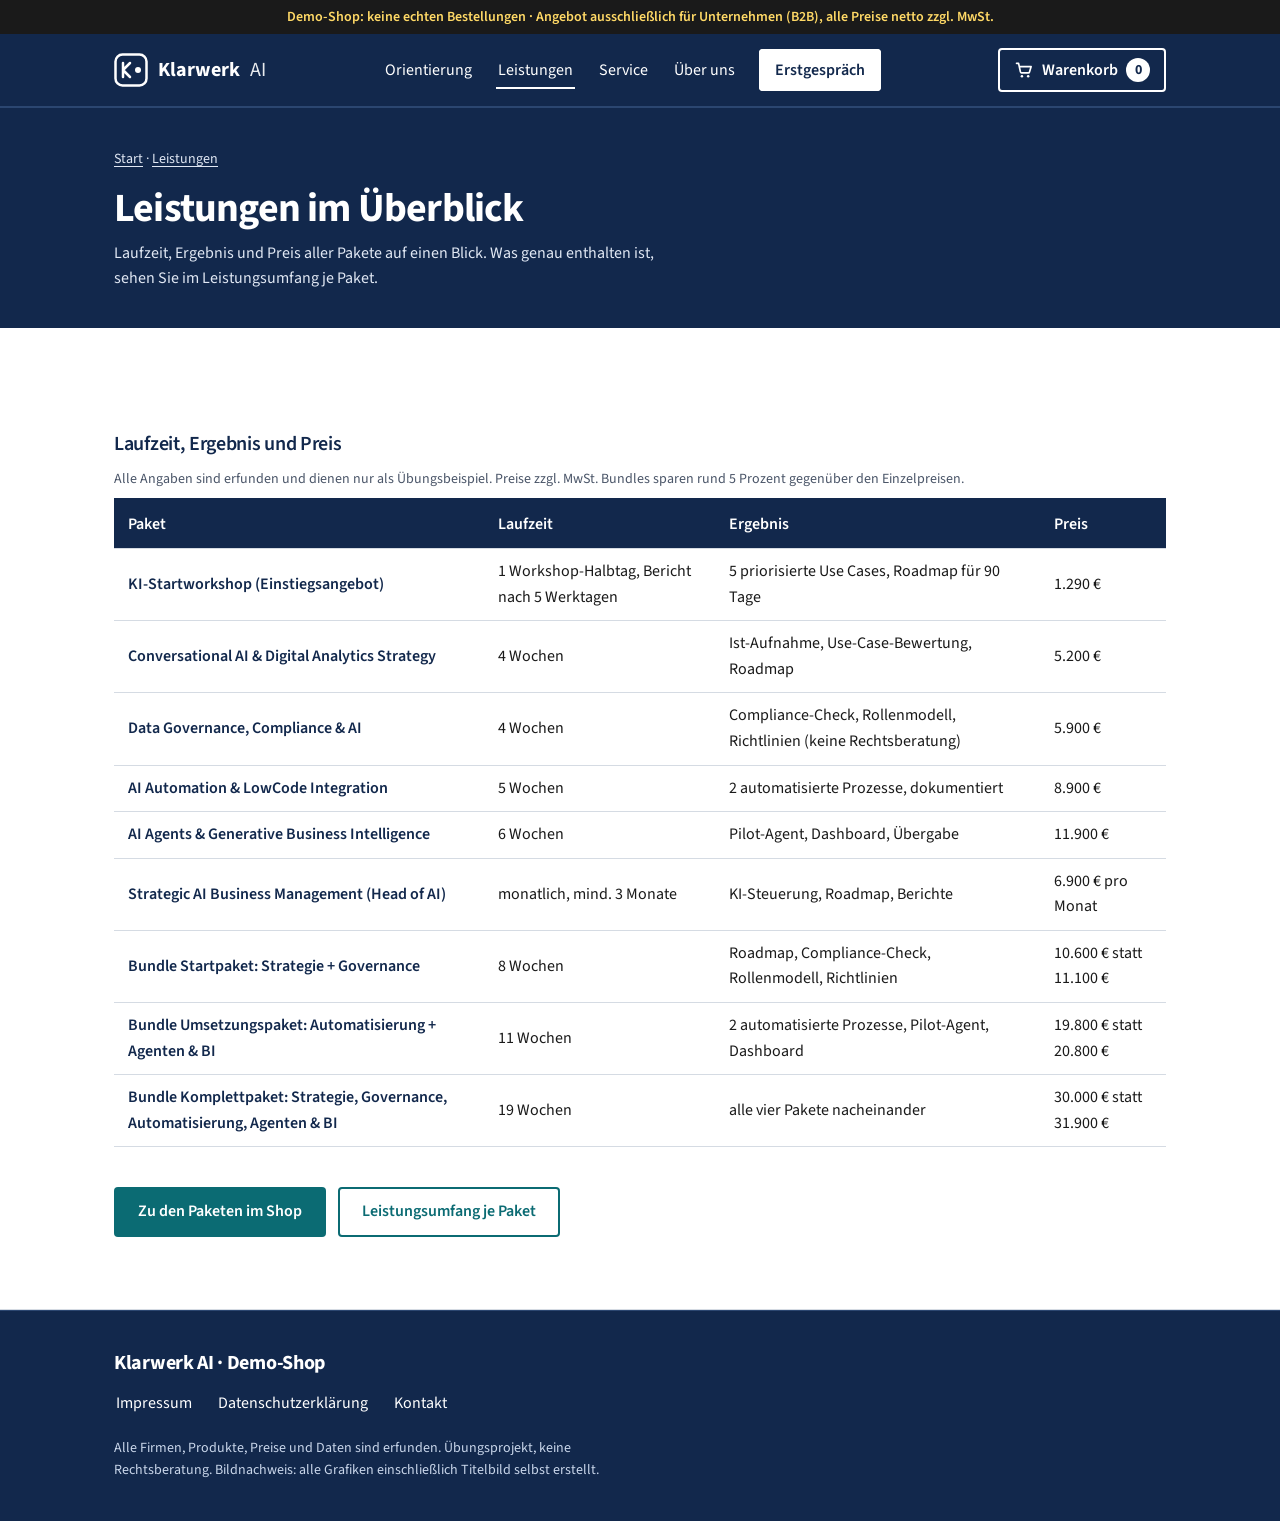
==== commit d0b46011: "Seitenaufbau abgestimmt: Versionsmarke, Beispiel als Zeilen, Compliance-Check - CSS und JS auf allen" ====
--- a/website/leistungen/index.html
+++ b/website/leistungen/index.html
@@ -5,9 +5,9 @@
   <meta name="viewport" content="width=device-width, initial-scale=1">
   <title>Leistungen im Überblick – Klarwerk AI (Demo-Shop)</title>
   <meta name="description" content="Laufzeit, Ergebnis und Preis aller fünf Leistungspakete im Überblick. Alle Inhalte sind erfunden.">
-  <link rel="stylesheet" href="../css/klarwerk.css">
+  <link rel="stylesheet" href="../css/klarwerk.css?v=2026-11-27">
   <link rel="icon" href="../images/favicon.svg" type="image/svg+xml">
-  <script src="../js/app.js" defer></script>
+  <script src="../js/app.js?v=2026-11-27" defer></script>
 </head>
 <body>
   <a class="skip" href="#inhalt">Zum Inhalt springen</a>
@@ -52,11 +52,11 @@
           <tbody role="rowgroup">
             <tr role="row"><th scope="row" role="rowheader">KI-Startworkshop (Einstiegsangebot)</th><td role="cell" data-label="Laufzeit">1 Workshop-Halbtag, Bericht nach 5 Werktagen</td><td role="cell" data-label="Ergebnis">5 priorisierte Use Cases, Roadmap für 90 Tage</td><td role="cell" data-label="Preis">1.290 €</td></tr>
             <tr role="row"><th scope="row" role="rowheader">Conversational AI &amp; Digital Analytics Strategy</th><td role="cell" data-label="Laufzeit">4 Wochen</td><td role="cell" data-label="Ergebnis">Ist-Aufnahme, Use-Case-Bewertung, Roadmap</td><td role="cell" data-label="Preis">5.200 €</td></tr>
-            <tr role="row"><th scope="row" role="rowheader">Data Governance, Compliance &amp; AI</th><td role="cell" data-label="Laufzeit">4 Wochen</td><td role="cell" data-label="Ergebnis">Reifegrad-Check, Rollenmodell, Richtlinien (keine Rechtsberatung)</td><td role="cell" data-label="Preis">5.900 €</td></tr>
+            <tr role="row"><th scope="row" role="rowheader">Data Governance, Compliance &amp; AI</th><td role="cell" data-label="Laufzeit">4 Wochen</td><td role="cell" data-label="Ergebnis">Compliance-Check, Rollenmodell, Richtlinien (keine Rechtsberatung)</td><td role="cell" data-label="Preis">5.900 €</td></tr>
             <tr role="row"><th scope="row" role="rowheader">AI Automation &amp; LowCode Integration</th><td role="cell" data-label="Laufzeit">5 Wochen</td><td role="cell" data-label="Ergebnis">2 automatisierte Prozesse, dokumentiert</td><td role="cell" data-label="Preis">8.900 €</td></tr>
             <tr role="row"><th scope="row" role="rowheader">AI Agents &amp; Generative Business Intelligence</th><td role="cell" data-label="Laufzeit">6 Wochen</td><td role="cell" data-label="Ergebnis">Pilot-Agent, Dashboard, Übergabe</td><td role="cell" data-label="Preis">11.900 €</td></tr>
             <tr role="row"><th scope="row" role="rowheader">Strategic AI Business Management (Head of AI)</th><td role="cell" data-label="Laufzeit">monatlich, mind. 3 Monate</td><td role="cell" data-label="Ergebnis">KI-Steuerung, Roadmap, Berichte</td><td role="cell" data-label="Preis">6.900 € pro Monat</td></tr>
-            <tr role="row"><th scope="row" role="rowheader">Bundle Startpaket: Strategie + Governance</th><td role="cell" data-label="Laufzeit">8 Wochen</td><td role="cell" data-label="Ergebnis">Roadmap, Reifegrad-Check, Rollenmodell, Richtlinien</td><td role="cell" data-label="Preis">10.600 € statt 11.100 €</td></tr>
+            <tr role="row"><th scope="row" role="rowheader">Bundle Startpaket: Strategie + Governance</th><td role="cell" data-label="Laufzeit">8 Wochen</td><td role="cell" data-label="Ergebnis">Roadmap, Compliance-Check, Rollenmodell, Richtlinien</td><td role="cell" data-label="Preis">10.600 € statt 11.100 €</td></tr>
             <tr role="row"><th scope="row" role="rowheader">Bundle Umsetzungspaket: Automatisierung + Agenten &amp; BI</th><td role="cell" data-label="Laufzeit">11 Wochen</td><td role="cell" data-label="Ergebnis">2 automatisierte Prozesse, Pilot-Agent, Dashboard</td><td role="cell" data-label="Preis">19.800 € statt 20.800 €</td></tr>
             <tr role="row"><th scope="row" role="rowheader">Bundle Komplettpaket: Strategie, Governance, Automatisierung, Agenten &amp; BI</th><td role="cell" data-label="Laufzeit">19 Wochen</td><td role="cell" data-label="Ergebnis">alle vier Pakete nacheinander</td><td role="cell" data-label="Preis">30.000 € statt 31.900 €</td></tr>
           </tbody>
--- a/website/css/klarwerk.css
+++ b/website/css/klarwerk.css
@@ -458,7 +458,9 @@
     .seite-potenzial details > div { padding-top: 4px; }
 
     /* Kurzanfrage */
-    .seite-potenzial .anfrage { border-top: 3px solid var(--marke); margin-top: 48px; padding-top: 8px; scroll-margin-top: 96px; }
+    .seite-potenzial .anfrage { margin-top: 48px; scroll-margin-top: 96px; }
+    /* Kurzer Balken über jeder h2, wie auf den übrigen Seiten (seit 27.11.2026; ersetzt die Linie über der Anfrage) */
+    .seite-potenzial .doc h2::before { content: ""; display: block; width: 56px; height: 4px; background: var(--marke); margin-bottom: 12px; }
     .seite-potenzial fieldset { border: 1px solid var(--linie); border-radius: var(--radius); padding: 14px 20px 6px; margin: 0 0 16px; }
     .seite-potenzial legend { font-weight: 700; color: var(--marke); padding: 0 8px; }
     .seite-potenzial .feld { margin-bottom: 14px; }
@@ -513,7 +515,7 @@
       .seite-potenzial summary { padding: 0; } .seite-potenzial details summary::after, .seite-potenzial details[open] summary::after { content: none; }
       .seite-potenzial summary h3 { font-size: 13pt; margin-top: 14px; }
       .seite-potenzial details > div { padding: 0; }
-      .seite-potenzial h2 { page-break-after: avoid; } .seite-potenzial .tab, .seite-potenzial .kaufbox { page-break-inside: avoid; }
+      .seite-potenzial h2 { page-break-after: avoid; } .seite-potenzial .doc h2::before { content: none; } .seite-potenzial .tab, .seite-potenzial .kaufbox { page-break-inside: avoid; }
       .seite-potenzial h1 { font-size: 26pt; } .seite-potenzial h2 { font-size: 16pt; margin-top: 18px; }
     }
 
@@ -744,19 +746,22 @@
     .empfehlung { position: absolute; top: -17px; left: 16px; margin: 0; background: var(--weiss); color: var(--aktion); border: 2px solid var(--aktion); border-radius: var(--radius); font-size: 14px; font-weight: 700; line-height: 1.5; padding: 2px 10px; }
     .bundles { margin-top: 32px; }
 
-    /* Punkt 11 · Beispielergebnis als Prioritätenliste: drei Stufen, nach Reihenfolge geordnet (seit 26.11.2026 statt Tabelle) */
-    .beispiel { background: var(--weiss); }
-    .beispiel h2::before { content: ""; display: block; width: 56px; height: 4px; background: var(--marke); margin-bottom: 14px; }
+    /* Punkt 11 · Beispielergebnis als Prioritätenliste: drei Stufen, nach Reihenfolge geordnet (seit 26.11.2026 statt Tabelle).
+       Steht seit 27.11.2026 auf der Workshop-Seite (potenzial-check.html#beispiel). Seit 27.11.2026 Zeilen statt Karten:
+       links die Stufe, rechts die Anwendungsfälle, Balken links; bis 560 px steht die Stufe darüber.
+       Mit .seite-potenzial .doc davor, damit die Listen-, h3- und section-Regeln dieser Seite (70ch, Einzug) nicht greifen. */
     .muster-marke { font-size: 14px; font-weight: 700; color: var(--marke); background: #E4ECF7; display: inline-block; padding: 4px 10px; border-radius: var(--radius); margin: 0; }
-    .prioritaet { list-style: none; counter-reset: stufe; margin: 24px 0 0; padding: 0; display: grid; grid-template-columns: repeat(3, minmax(0, 1fr)); gap: 20px; }
-    .prioritaet > li { counter-increment: stufe; background: var(--flaeche); border: 1px solid var(--linie); border-top: 4px solid var(--marke); border-radius: var(--radius); padding: 20px; }
-    .prioritaet h3 { font-size: 20px; margin-bottom: 12px; }
-    .prioritaet h3::before { content: counter(stufe) " · "; }
-    .prioritaet ul { list-style: none; margin: 0; padding: 0; }
-    .prioritaet ul li + li { margin-top: 12px; }
-    .prioritaet strong { display: block; color: var(--text); }
-    .prioritaet span { display: block; font-size: 14px; color: var(--text-leise); }
-    @media (max-width: 860px) { .prioritaet { grid-template-columns: minmax(0, 1fr); gap: 12px; } }
+    .seite-potenzial .beispiel-ergebnis { padding: 0; scroll-margin-top: 96px; }
+    .seite-potenzial .doc .prioritaet { list-style: none; counter-reset: stufe; max-width: none; margin: 16px 0 0; padding: 0; display: grid; gap: 12px; }
+    .seite-potenzial .doc .prioritaet > li { counter-increment: stufe; display: grid; grid-template-columns: 220px minmax(0, 1fr); gap: 8px 24px; align-items: start; margin: 0; background: var(--flaeche); border: 1px solid var(--linie); border-left: 4px solid var(--marke); border-radius: var(--radius); padding: 16px 20px; }
+    .seite-potenzial .prioritaet h3 { font-size: 18px; font-weight: 700; color: var(--marke); margin: 0; }
+    .seite-potenzial .prioritaet h3::before { content: counter(stufe) " · "; }
+    .seite-potenzial .doc .prioritaet ul { list-style: none; max-width: none; margin: 0; padding: 0; }
+    .seite-potenzial .doc .prioritaet ul li { margin: 0; overflow-wrap: break-word; }
+    .seite-potenzial .doc .prioritaet ul li + li { margin-top: 12px; }
+    .seite-potenzial .prioritaet strong { display: block; color: var(--text); }
+    .seite-potenzial .prioritaet span { display: block; font-size: 14px; color: var(--text-leise); }
+    @media (max-width: 560px) { .seite-potenzial .doc .prioritaet > li { grid-template-columns: minmax(0, 1fr); padding: 14px 16px; } }
 
     /* Punkt 5 · Tabellen werden am Handy zu Karten */
     @media (max-width: 700px) {
@@ -849,8 +854,6 @@
       .start img { aspect-ratio: 4 / 3; width: 100%; max-width: 280px; margin: 0 auto; }
       .orient-liste { margin-top: 16px; gap: 12px; }
       .orient-liste li { padding: 16px; }
-      .prioritaet { margin-top: 16px; }
-      .prioritaet > li { padding: 16px; }
 
       .produkte .intro { margin-bottom: 16px; }
       .produkte .raster { gap: 12px; }
